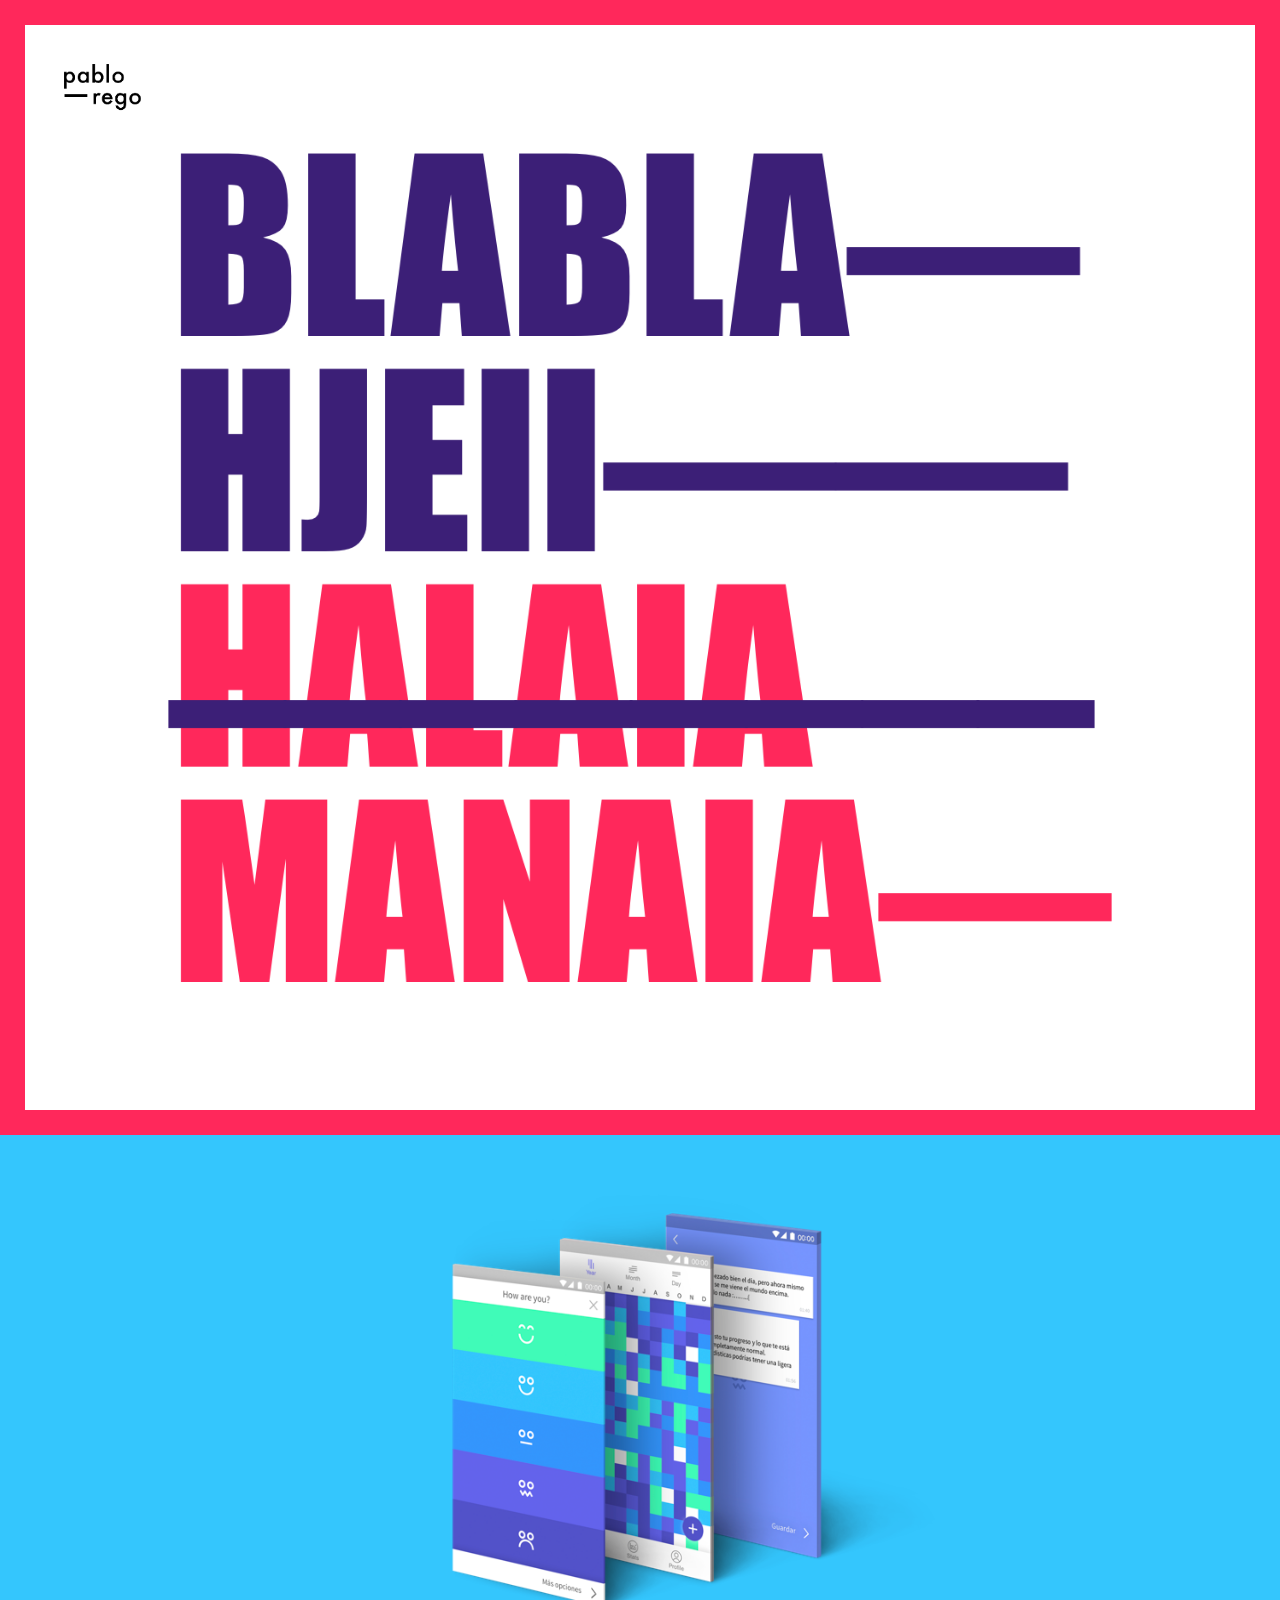
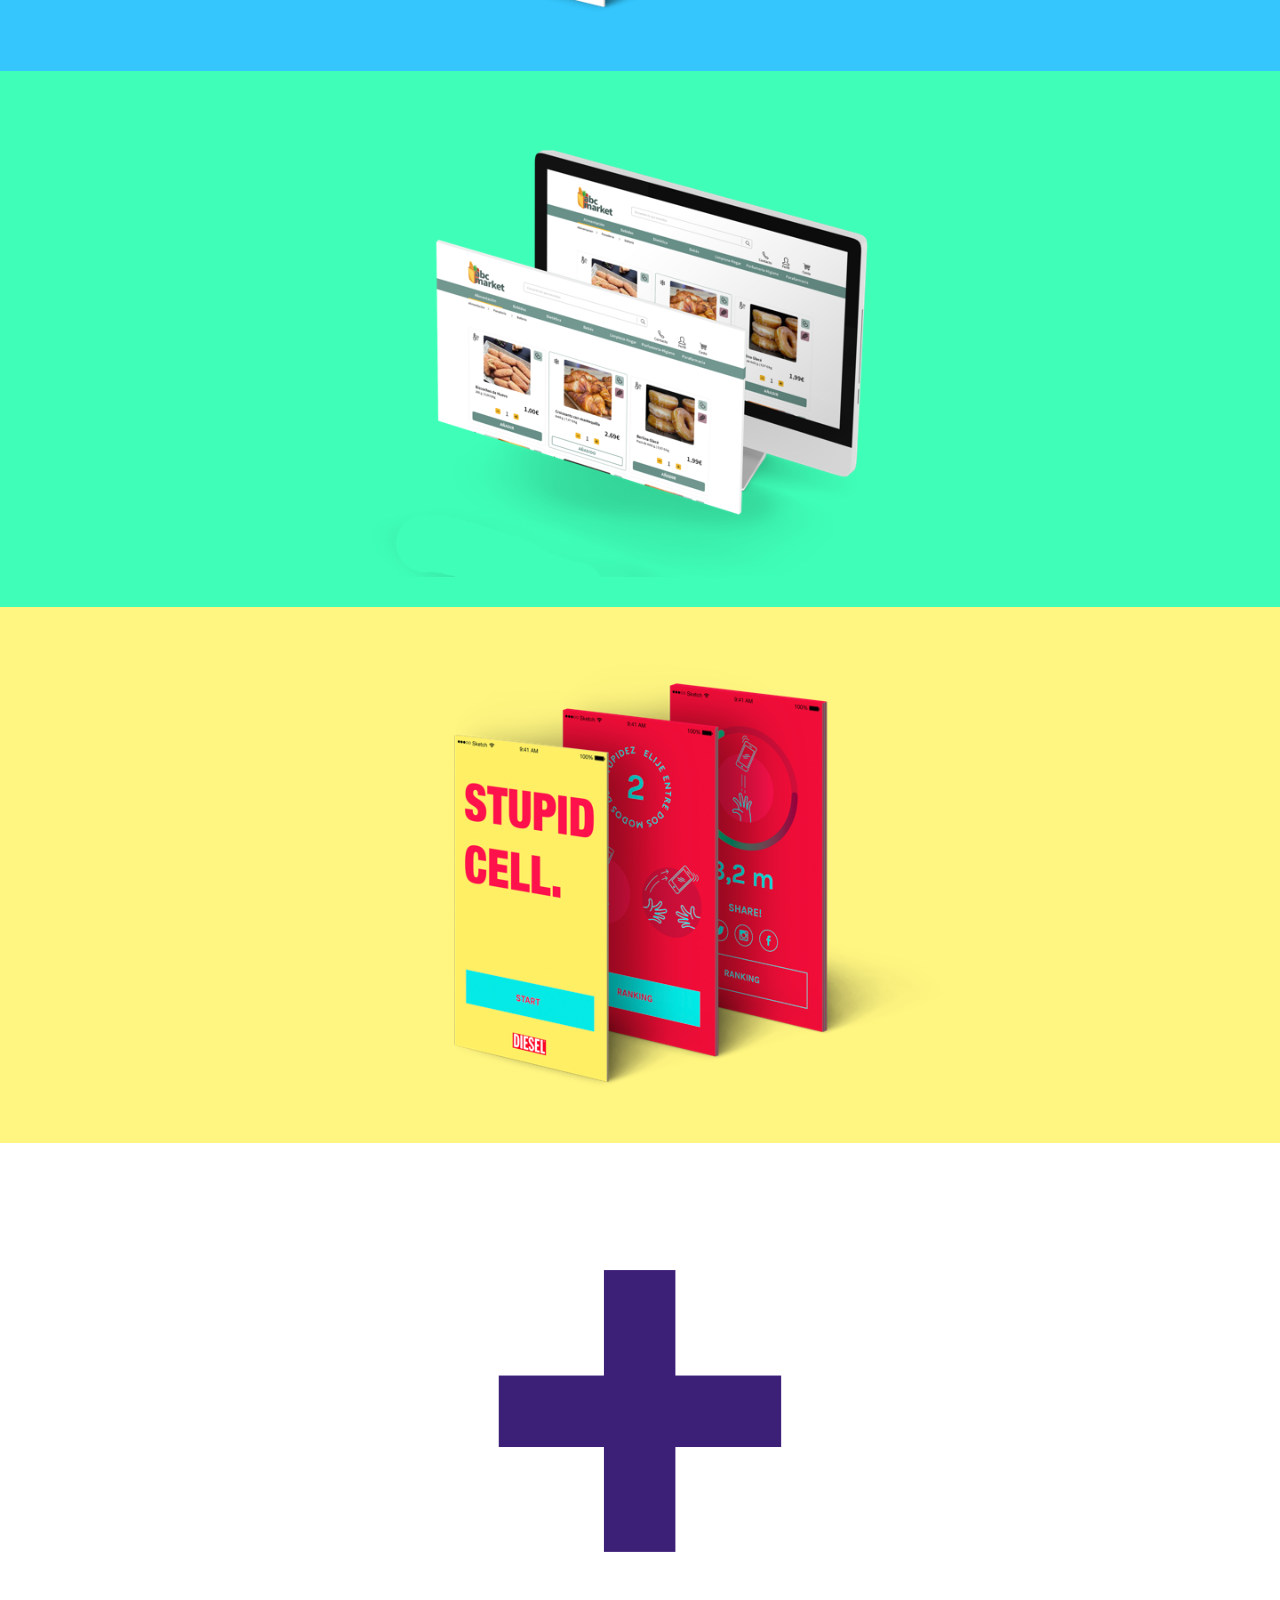
==== index.html @ 4c086b35 "first push" ====
<!doctype html>
<html lang="en">
  <head>
    <!-- Required meta tags -->
    <meta charset="utf-8">
    <meta name="viewport" content="width=device-width, initial-scale=1, shrink-to-fit=no">

    <!-- Bootstrap CSS -->
    <link rel="stylesheet" href="https://stackpath.bootstrapcdn.com/bootstrap/4.1.3/css/bootstrap.min.css" integrity="sha384-MCw98/SFnGE8fJT3GXwEOngsV7Zt27NXFoaoApmYm81iuXoPkFOJwJ8ERdknLPMO" crossorigin="anonymous">
    <link rel="stylesheet" href="stylesheets/stylesheet.css">

    <title>Pablo Rego</title>
  </head>
  <body>
    <section class="section1">
      <div class="containerlogo">
        <img class="logo"src="images/Logo bien.png" alt="">
      </div>
      <div class="container">
        <img class="cabecera img-fluid" src="images/CABECERA.png" alt="">
      </div>
    </section>
    <section class="section sectiona">
      <img class="img-fluid" src="images/MMb.png" alt="">
    </section>
    <section class="section sectionb">
      <img class="am img-fluid" src="images/AMb.png" alt="">
    </section>
    <section class="section sectionc">
      <img class="img-fluid" src="images/SMb.png" alt="">
    </section>
    <section class="section2">
      <img class="img-fluid" src="images/+.png" alt="">
    </section>

    <!-- Optional JavaScript -->
    <!-- jQuery first, then Popper.js, then Bootstrap JS -->
    <script src="https://code.jquery.com/jquery-3.3.1.slim.min.js" integrity="sha384-q8i/X+965DzO0rT7abK41JStQIAqVgRVzpbzo5smXKp4YfRvH+8abtTE1Pi6jizo" crossorigin="anonymous"></script>
    <script src="https://cdnjs.cloudflare.com/ajax/libs/popper.js/1.14.3/umd/popper.min.js" integrity="sha384-ZMP7rVo3mIykV+2+9J3UJ46jBk0WLaUAdn689aCwoqbBJiSnjAK/l8WvCWPIPm49" crossorigin="anonymous"></script>
    <script src="https://stackpath.bootstrapcdn.com/bootstrap/4.1.3/js/bootstrap.min.js" integrity="sha384-ChfqqxuZUCnJSK3+MXmPNIyE6ZbWh2IMqE241rYiqJxyMiZ6OW/JmZQ5stwEULTy" crossorigin="anonymous"></script>
  </body>
</html>
---- stylesheets/stylesheet.css ----
.section1 {
  border: 25px solid #FF285B;
  padding: 10%
}
.logo {
  width: 6%;
  position: fixed;
  top: 64px;
  left: 64px;

}
.sectiona {
  background-color: #34C6FD;
  text-align: center;
  height: 536px;
}
.sectionb {
  background-color: #3FFFB8;
  text-align: center;
  height: 536px;
}
.sectionc {
  background-color: #FFF682;
  text-align: center;
  height: 536px;
}
.section2 {
  display: flex;
  align-items: center;
  justify-content: center;
  text-align: center;
  height: 536px;
}
.section {
  display: flex;
  align-items: center;
  justify-content: center;
}
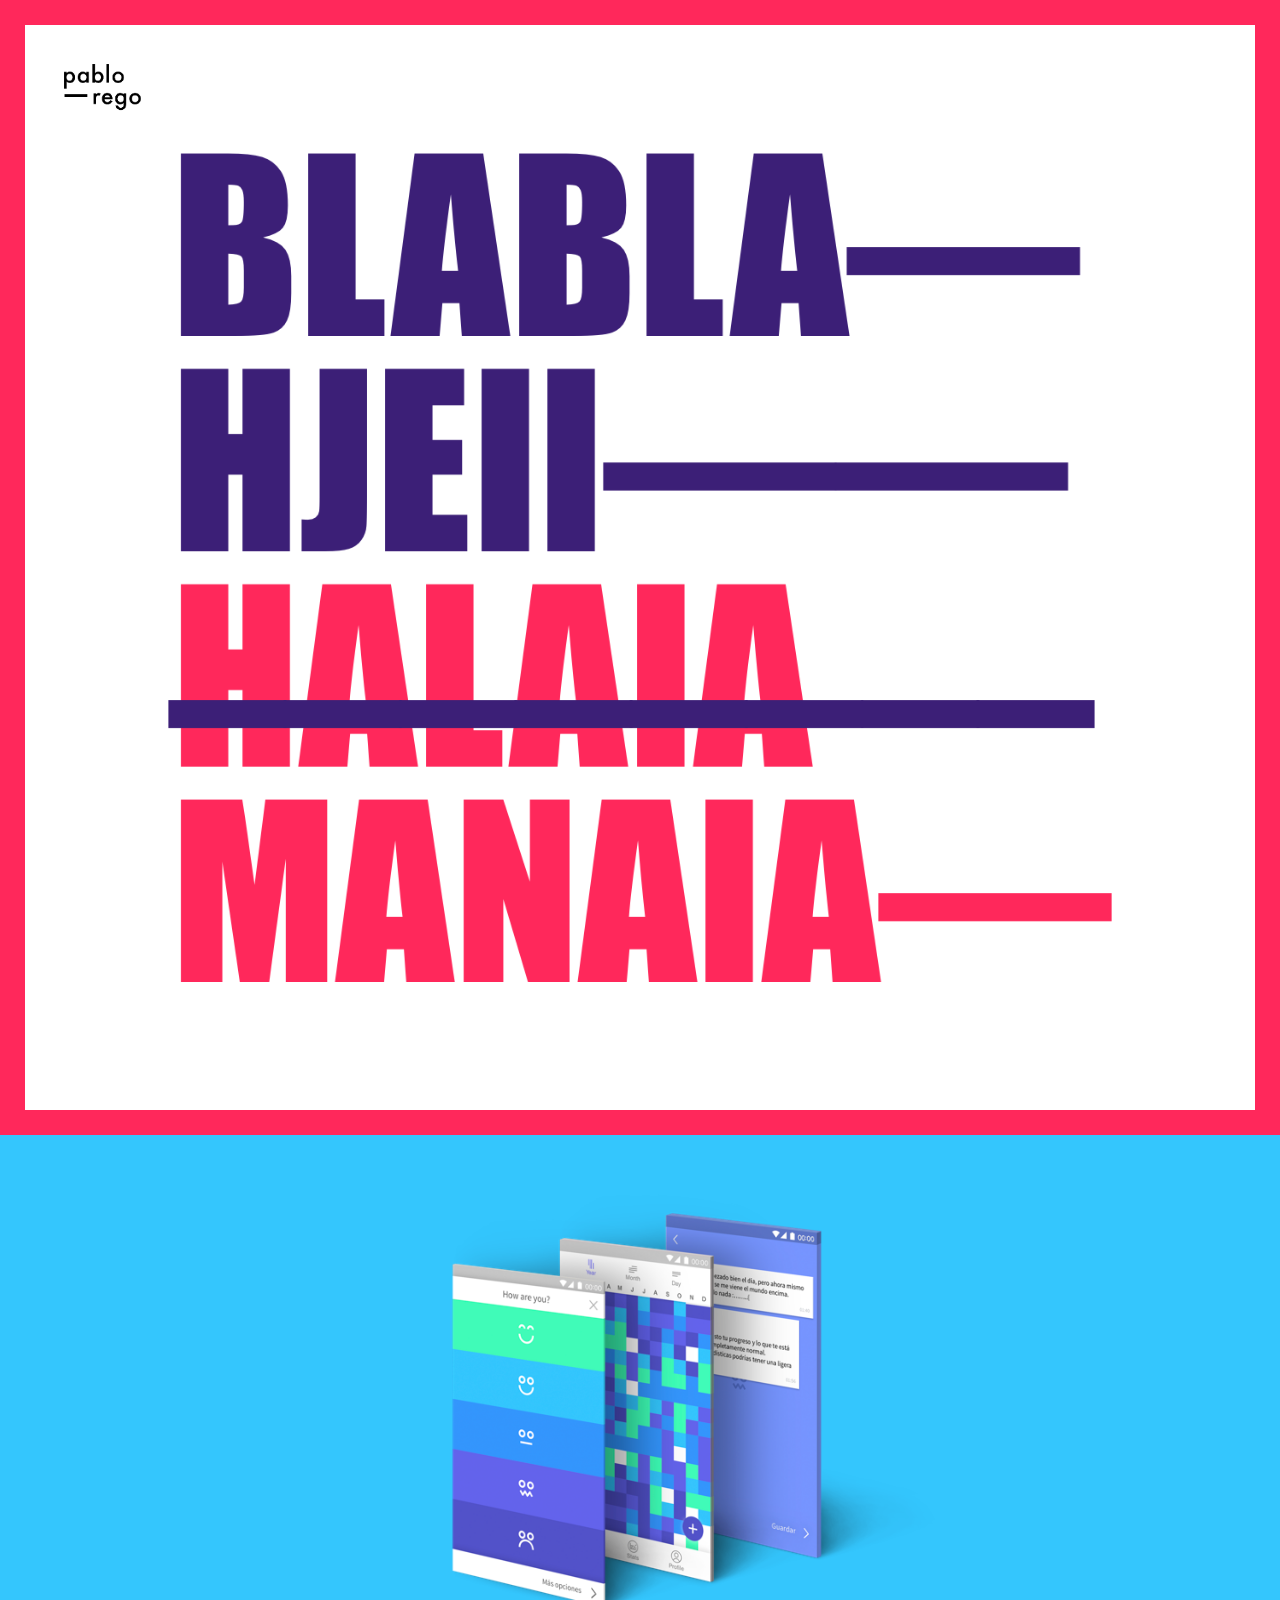
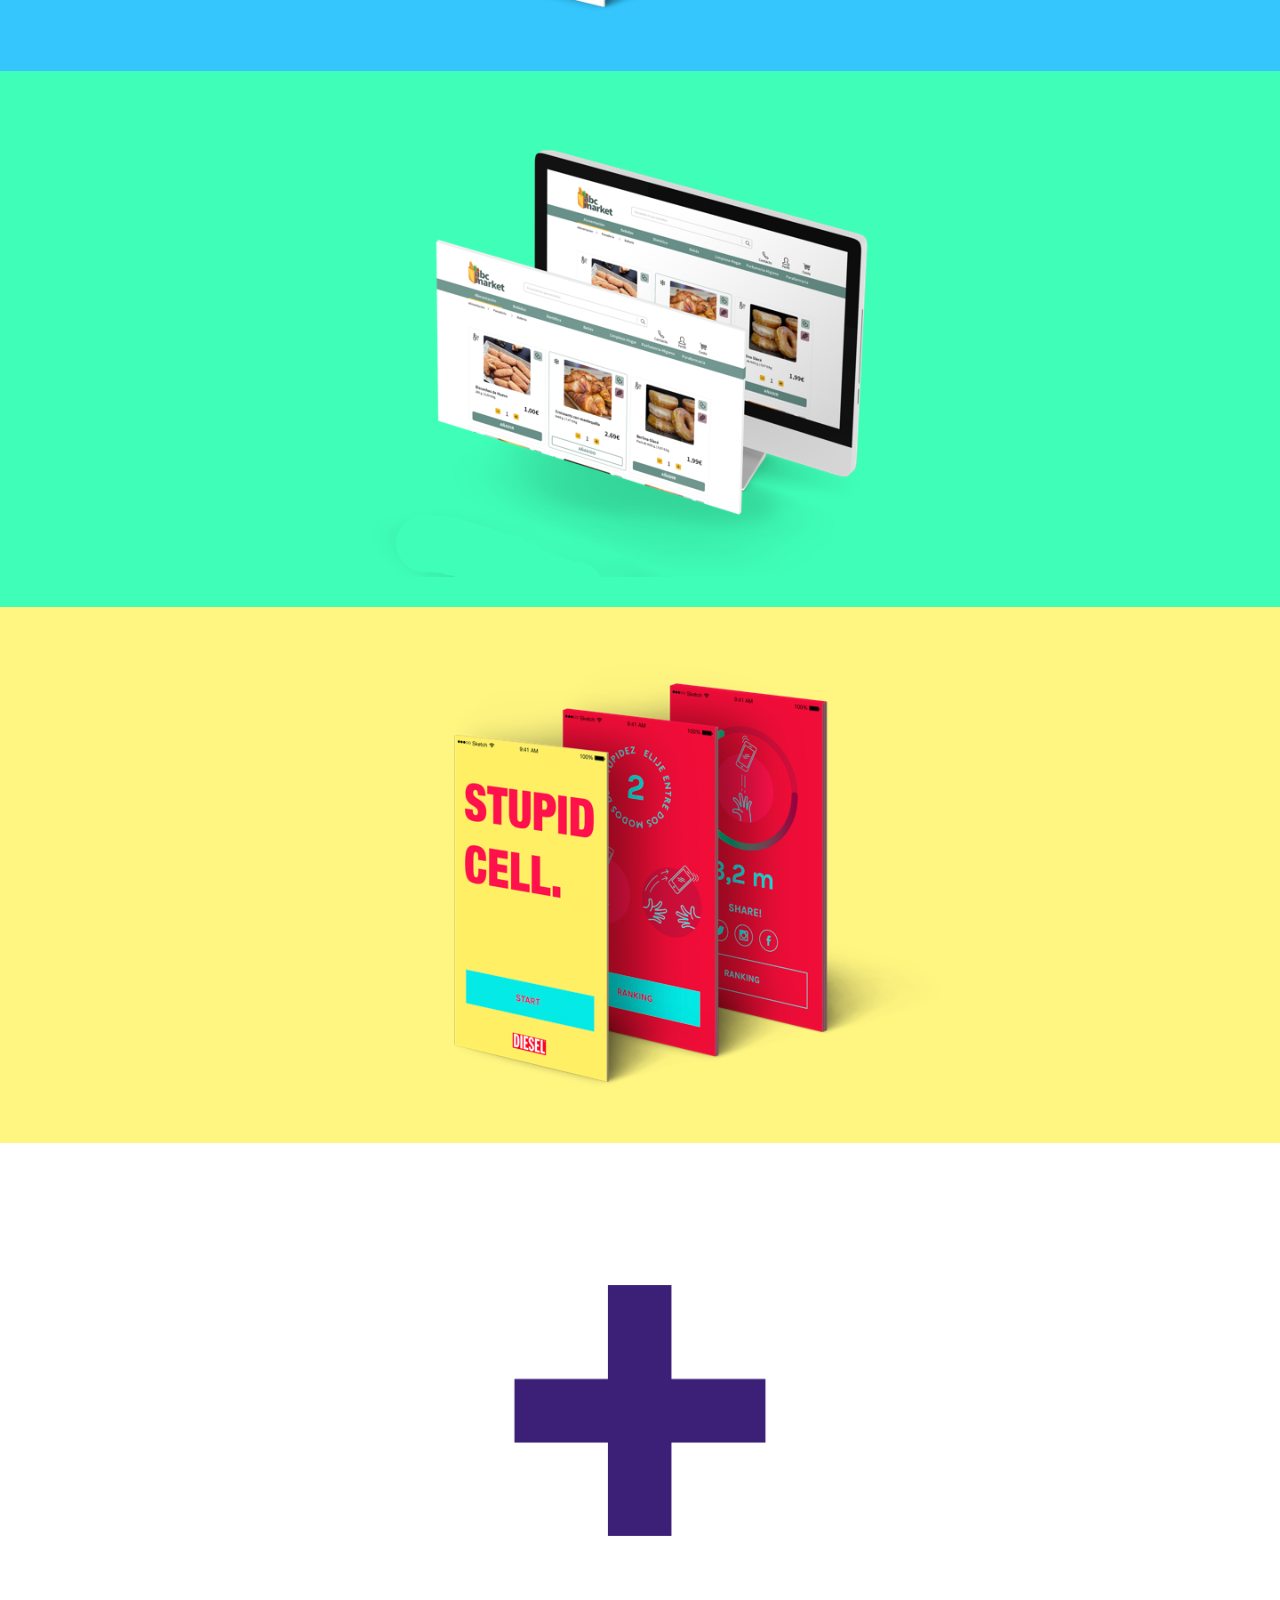
==== commit 3220c637: "casi listo" ====
--- a/index.html
+++ b/index.html
@@ -21,16 +21,25 @@
       </div>
     </section>
     <section class="section sectiona">
+      </div>
       <img class="img-fluid" src="images/MMb.png" alt="">
+      <div class="hovera">
+        <img class="img-fluid" src="images/MM png.png" alt="">
     </section>
     <section class="section sectionb">
       <img class="am img-fluid" src="images/AMb.png" alt="">
+      <div class="hovera">
+        <img class="img-fluid" src="images/AM png.png" alt="">
     </section>
     <section class="section sectionc">
       <img class="img-fluid" src="images/SMb.png" alt="">
+      <div class="hovera">
+        <img class="img-fluid" src="images/SM png.png" alt="">
     </section>
     <section class="section2">
-      <img class="img-fluid" src="images/+.png" alt="">
+      <img class="img-fluid" src="images/+2.png" alt="">
+      <div class="hovera">
+        <img class="img-fluid" src="images/OT png green.png" alt="">
     </section>
 
     <!-- Optional JavaScript -->
--- a/stylesheets/stylesheet.css
+++ b/stylesheets/stylesheet.css
@@ -36,3 +36,12 @@
   align-items: center;
   justify-content: center;
 }
+.hovera {
+  position: absolute;
+  opacity: 0;
+}
+.hovera:hover {
+  opacity: 1;
+  transition-duration: 0.25s;
+
+}
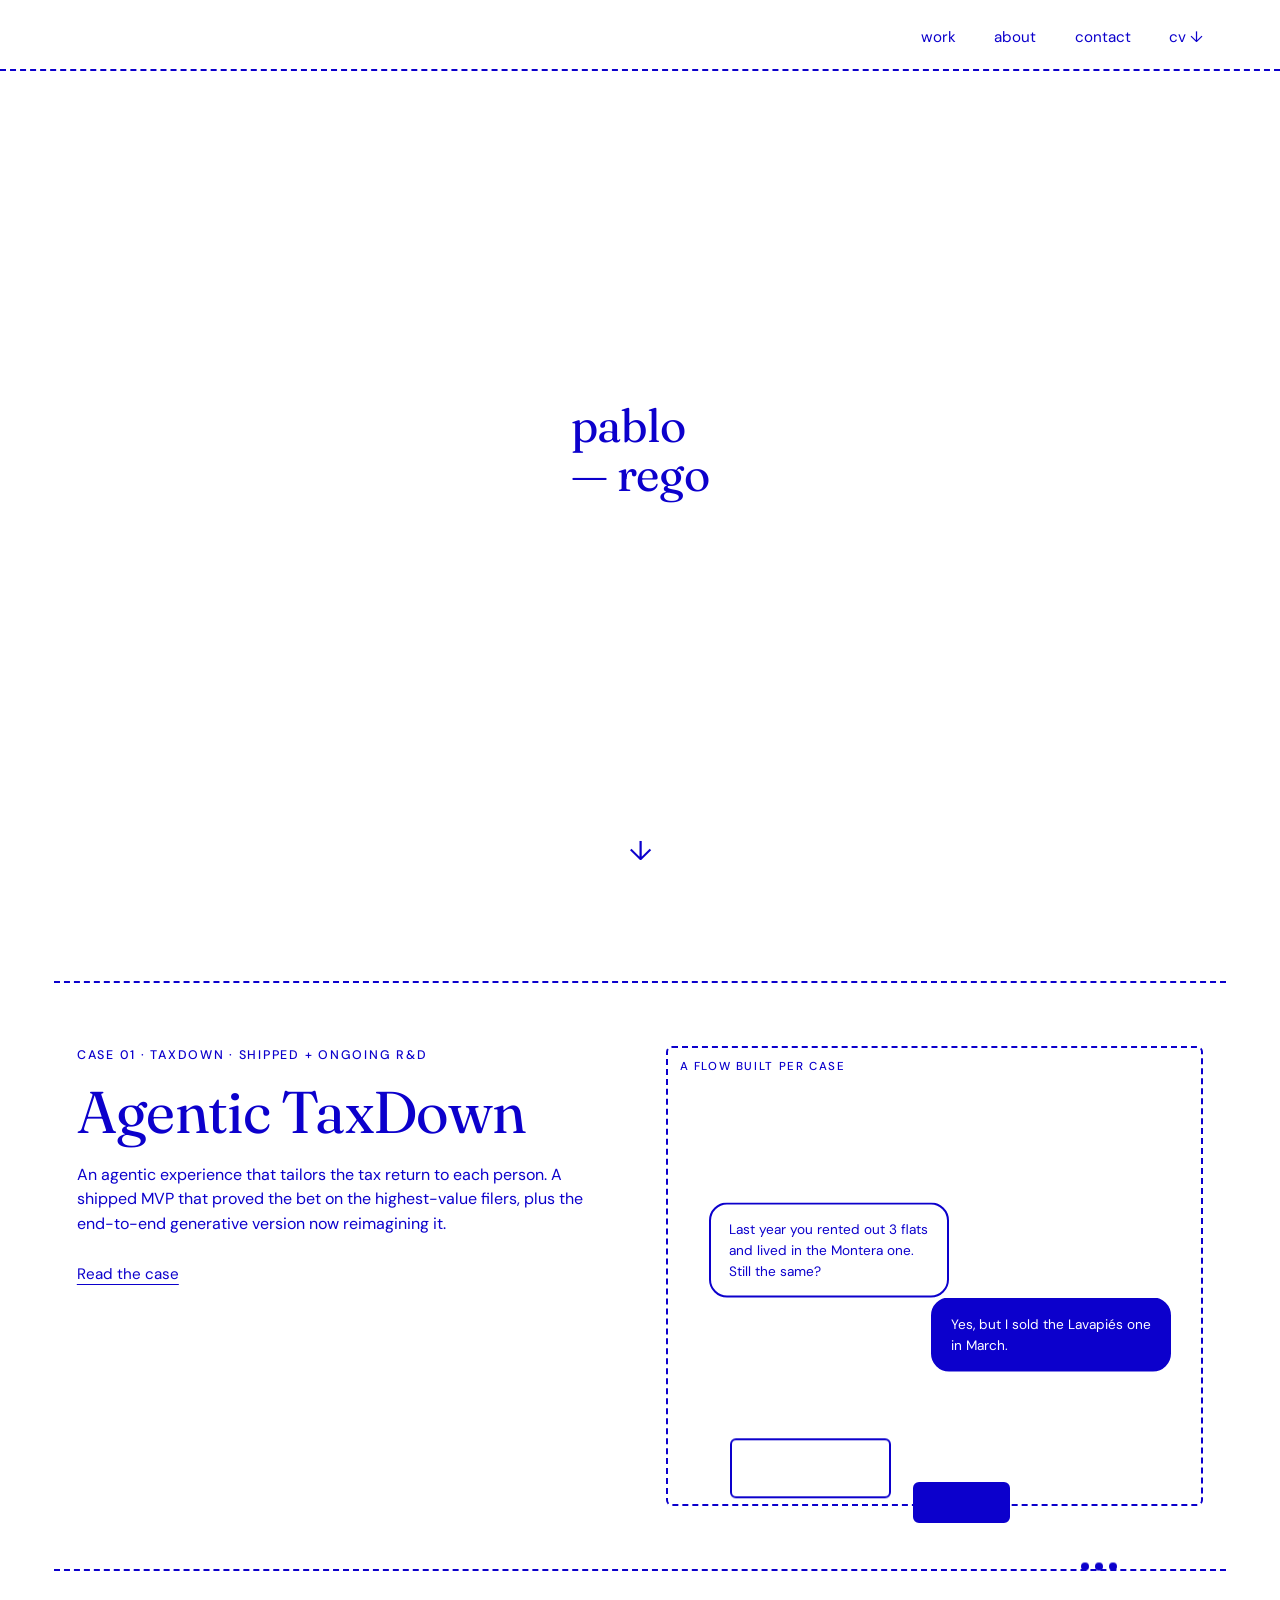
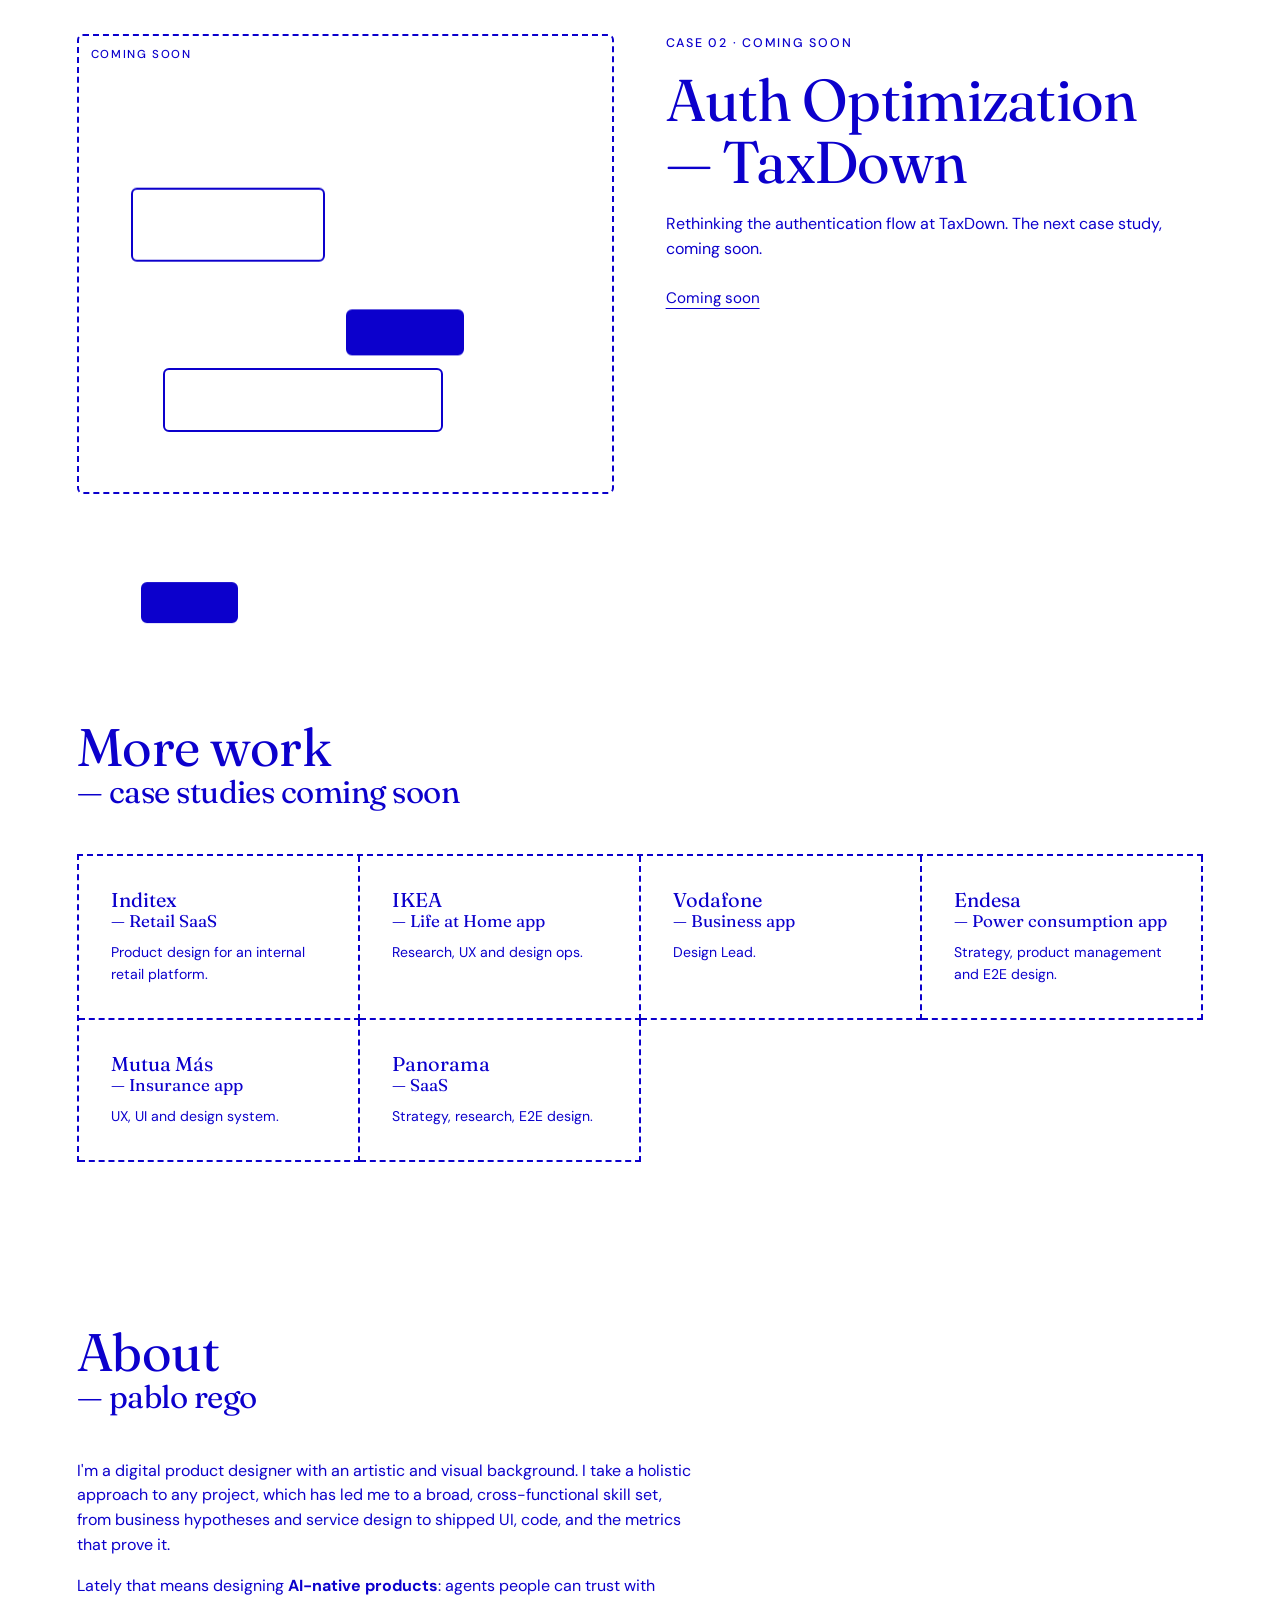
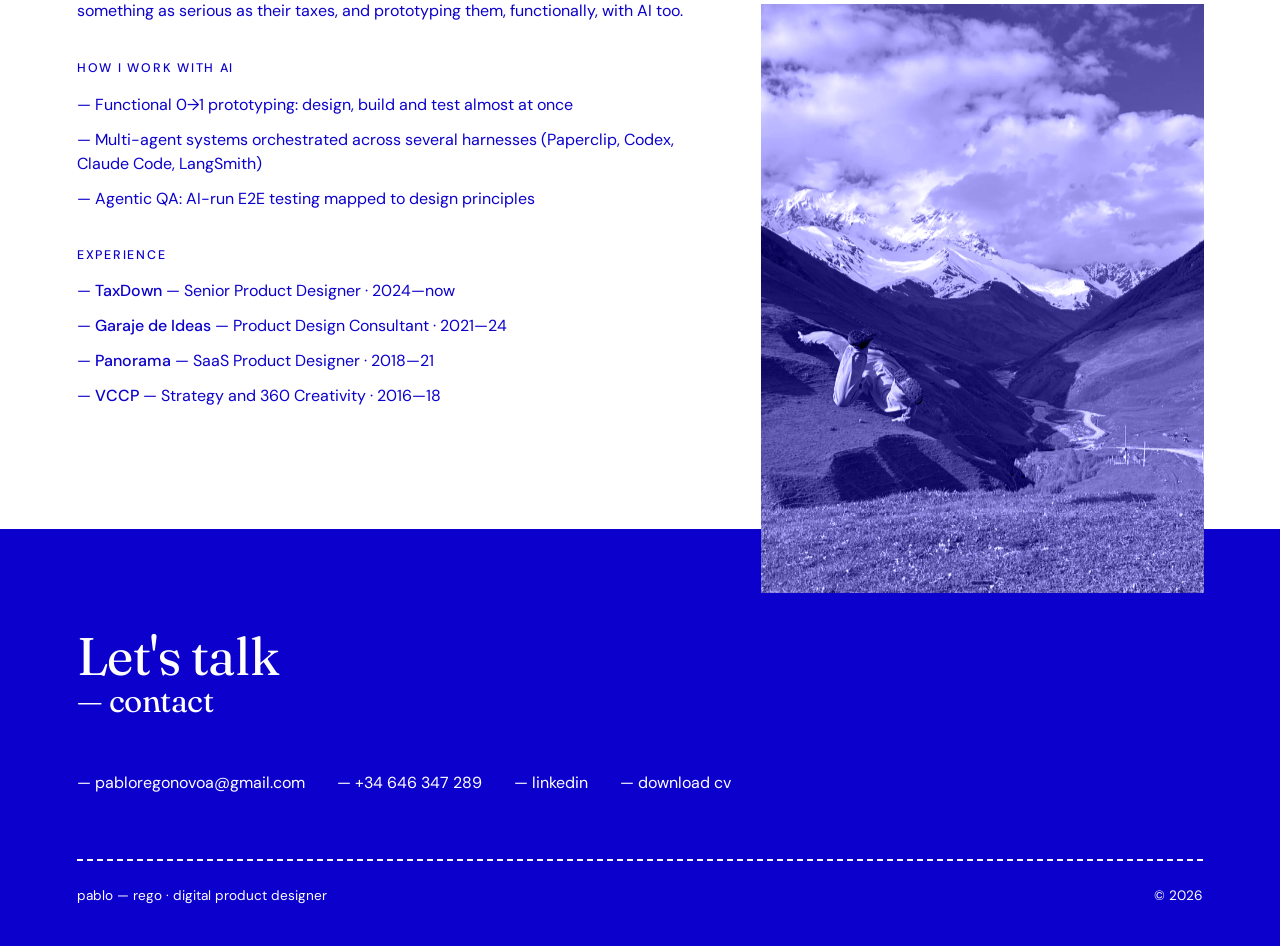
==== commit 316eb9f5: "Deploy 2026 portfolio Co-Authored-By: Claude Opus 4.8 <noreply@anthropic.com>" ====
--- a/index.html
+++ b/index.html
@@ -1,51 +1,161 @@
 <!doctype html>
 <html lang="en">
-  <head>
-    <!-- Required meta tags -->
-    <meta charset="utf-8">
-    <meta name="viewport" content="width=device-width, initial-scale=1, shrink-to-fit=no">
+<head>
+<meta charset="utf-8">
+<meta name="viewport" content="width=device-width, initial-scale=1">
+<title>pablo — rego · Digital Product Designer</title>
+<meta name="description" content="Pablo Rego — Digital Product Designer. AI-native product work: agentic experiences, generative UI, conversation design.">
 
-    <!-- Bootstrap CSS -->
-    <link rel="stylesheet" href="https://stackpath.bootstrapcdn.com/bootstrap/4.1.3/css/bootstrap.min.css" integrity="sha384-MCw98/SFnGE8fJT3GXwEOngsV7Zt27NXFoaoApmYm81iuXoPkFOJwJ8ERdknLPMO" crossorigin="anonymous">
-    <link rel="stylesheet" href="stylesheets/stylesheet.css">
+<link rel="preconnect" href="https://fonts.googleapis.com">
+<link rel="preconnect" href="https://fonts.gstatic.com" crossorigin>
+<link href="https://fonts.googleapis.com/css2?family=Fraunces:opsz,wght@9..144,400;9..144,500&family=DM+Sans:opsz,wght@9..40,400;9..40,500&display=swap" rel="stylesheet">
+<link rel="stylesheet" href="styles.css">
+</head>
 
-    <title>Pablo Rego</title>
-  </head>
-  <body>
-    <section class="section1">
-      <div class="containerlogo">
-        <img class="logo"src="images/Logo bien.png" alt="">
+<body>
+
+<header class="site-head home">
+  <div class="wrap inner">
+    <a class="brand" href="#top">pablo — rego</a>
+    <nav class="nav" aria-label="main">
+      <a href="#work" class="keep">work</a>
+      <a href="#about">about</a>
+      <a href="#contact" class="keep">contact</a>
+      <a href="pablo-rego-cv.pdf" target="_blank" rel="noopener" title="View CV">cv ↓</a>
+    </nav>
+  </div>
+</header>
+
+<main id="top">
+
+  <!-- ============ hero — name fills the viewport, arrow cues the scroll ============ -->
+  <section class="hero home wrap plx">
+    <h1 class="rv logo"><span>pablo</span><span>— rego</span></h1>
+    <a class="scroll-cue" href="#work" aria-label="See the work">↓</a>
+  </section>
+
+  <!-- ============ featured work ============ -->
+  <section class="sec wrap" id="work">
+    <!-- case 01 — the only one with a case study -->
+    <a class="case rv plx" href="case-tax-agent.html">
+      <div>
+        <span class="num">Case 01 · TaxDown · Shipped + ongoing R&amp;D</span>
+        <h3>Agentic TaxDown</h3>
+        <p class="desc">
+          An agentic experience that tailors the tax return to each person. A shipped MVP
+          that proved the bet on the highest-value filers, plus the end-to-end generative
+          version now reimagining it.
+        </p>
+        <span class="go">Read the case</span>
       </div>
-      <div class="container">
-        <img class="cabecera img-fluid" src="images/CABECERA.png" alt="">
+      <div class="case-visual" aria-hidden="true">
+        <div class="cv-frame"></div>
+        <span class="cv-label">A flow built per case</span>
+        <div class="layer bubble" style="left:8%; top:16%" data-depth="0.10">Last year you rented out 3 flats and lived in the Montera one. Still the same?</div>
+        <div class="layer bubble fill" style="right:6%; top:44%" data-depth="0.06">Yes, but I sold the Lavapiés one in March.</div>
+        <div class="layer gcell" style="left:12%; top:62%; width:30%; height:13%" data-depth="0.13"></div>
+        <div class="layer gcell fill" style="left:46%; top:66%; width:18%; height:9%" data-depth="0.16"></div>
+        <div class="layer dotline" style="right:16%; top:80%" data-depth="0.18"><i></i><i></i><i></i></div>
       </div>
-    </section>
-    <section class="section sectiona">
+    </a>
+
+    <!-- case 02 — coming soon, not clickable -->
+    <div class="case flip soon rv plx">
+      <div class="case-visual" aria-hidden="true">
+        <div class="cv-frame"></div>
+        <span class="cv-label">Coming soon</span>
+        <div class="layer gcell" style="left:10%; top:18%; width:36%; height:16%" data-depth="0.05"></div>
+        <div class="layer gcell fill" style="left:50%; top:26%; width:22%; height:10%" data-depth="0.11"></div>
+        <div class="layer gcell" style="left:16%; top:48%; width:52%; height:14%" data-depth="0.08"></div>
+        <div class="layer gcell fill" style="left:12%; top:70%; width:18%; height:9%" data-depth="0.16"></div>
       </div>
-      <img class="img-fluid" src="images/MMb.png" alt="">
-      <div class="hovera">
-        <img class="img-fluid" src="images/MM png.png" alt="">
-    </section>
-    <section class="section sectionb">
-      <img class="am img-fluid" src="images/AMb.png" alt="">
-      <div class="hovera">
-        <img class="img-fluid" src="images/AM png.png" alt="">
-    </section>
-    <section class="section sectionc">
-      <img class="img-fluid" src="images/SMb.png" alt="">
-      <div class="hovera">
-        <img class="img-fluid" src="images/SM png.png" alt="">
-    </section>
-    <section class="section2">
-      <img class="img-fluid" src="images/+2.png" alt="">
-      <div class="hovera">
-        <img class="img-fluid" src="images/OT png green.png" alt="">
-    </section>
+      <div>
+        <span class="num">Case 02 · Coming soon</span>
+        <h3>Auth Optimization<span>TaxDown</span></h3>
+        <p class="desc">
+          Rethinking the authentication flow at TaxDown. The next case study, coming soon.
+        </p>
+        <span class="go">Coming soon</span>
+      </div>
+    </div>
+  </section>
 
-    <!-- Optional JavaScript -->
-    <!-- jQuery first, then Popper.js, then Bootstrap JS -->
-    <script src="https://code.jquery.com/jquery-3.3.1.slim.min.js" integrity="sha384-q8i/X+965DzO0rT7abK41JStQIAqVgRVzpbzo5smXKp4YfRvH+8abtTE1Pi6jizo" crossorigin="anonymous"></script>
-    <script src="https://cdnjs.cloudflare.com/ajax/libs/popper.js/1.14.3/umd/popper.min.js" integrity="sha384-ZMP7rVo3mIykV+2+9J3UJ46jBk0WLaUAdn689aCwoqbBJiSnjAK/l8WvCWPIPm49" crossorigin="anonymous"></script>
-    <script src="https://stackpath.bootstrapcdn.com/bootstrap/4.1.3/js/bootstrap.min.js" integrity="sha384-ChfqqxuZUCnJSK3+MXmPNIyE6ZbWh2IMqE241rYiqJxyMiZ6OW/JmZQ5stwEULTy" crossorigin="anonymous"></script>
-  </body>
+  <!-- ============ more work — non-clickable, case studies coming soon ============ -->
+  <section class="sec wrap" id="more">
+    <h2 class="sec-title rv">More work<small>case studies coming soon</small></h2>
+    <div class="grid-more rv">
+      <div class="more"><h4>Inditex<span>Retail SaaS</span></h4><p>Product design for an internal retail platform.</p></div>
+      <div class="more"><h4>IKEA<span>Life at Home app</span></h4><p>Research, UX and design ops.</p></div>
+      <div class="more"><h4>Vodafone<span>Business app</span></h4><p>Design Lead.</p></div>
+      <div class="more"><h4>Endesa<span>Power consumption app</span></h4><p>Strategy, product management and E2E design.</p></div>
+      <div class="more"><h4>Mutua Más<span>Insurance app</span></h4><p>UX, UI and design system.</p></div>
+      <div class="more"><h4>Panorama<span>SaaS</span></h4><p>Strategy, research, E2E design.</p></div>
+    </div>
+  </section>
+
+  <!-- ============ about ============ -->
+  <section class="sec wrap" id="about">
+    <h2 class="sec-title rv">About<small>pablo rego</small></h2>
+    <div class="about rv plx">
+      <div class="bio">
+        <p>
+          I'm a digital product designer with an artistic and visual background. I take a
+          holistic approach to any project, which has led me to a broad, cross-functional
+          skill set, from business hypotheses and service design to shipped UI, code, and
+          the metrics that prove it.
+        </p>
+        <p>
+          Lately that means designing <b>AI-native products</b>: agents people can trust
+          with something as serious as their taxes, and prototyping them, functionally,
+          with AI too.
+        </p>
+
+        <h5 class="about-h5">How I work with AI</h5>
+        <ul>
+          <li>Functional 0→1 prototyping: design, build and test almost at once</li>
+          <li>Multi-agent systems orchestrated across several harnesses (Paperclip, Codex, Claude Code, LangSmith)</li>
+          <li>Agentic QA: AI-run E2E testing mapped to design principles</li>
+        </ul>
+
+        <div class="roles">
+          <h5 class="about-h5">Experience</h5>
+          <ul>
+            <li><b>TaxDown</b> — Senior Product Designer · 2024—now</li>
+            <li><b>Garaje de Ideas</b> — Product Design Consultant · 2021—24</li>
+            <li><b>Panorama</b> — SaaS Product Designer · 2018—21</li>
+            <li><b>VCCP</b> — Strategy and 360 Creativity · 2016—18</li>
+          </ul>
+        </div>
+      </div>
+
+      <div class="about-photo" data-depth="0.05">
+        <img class="me-photo" src="[data-uri]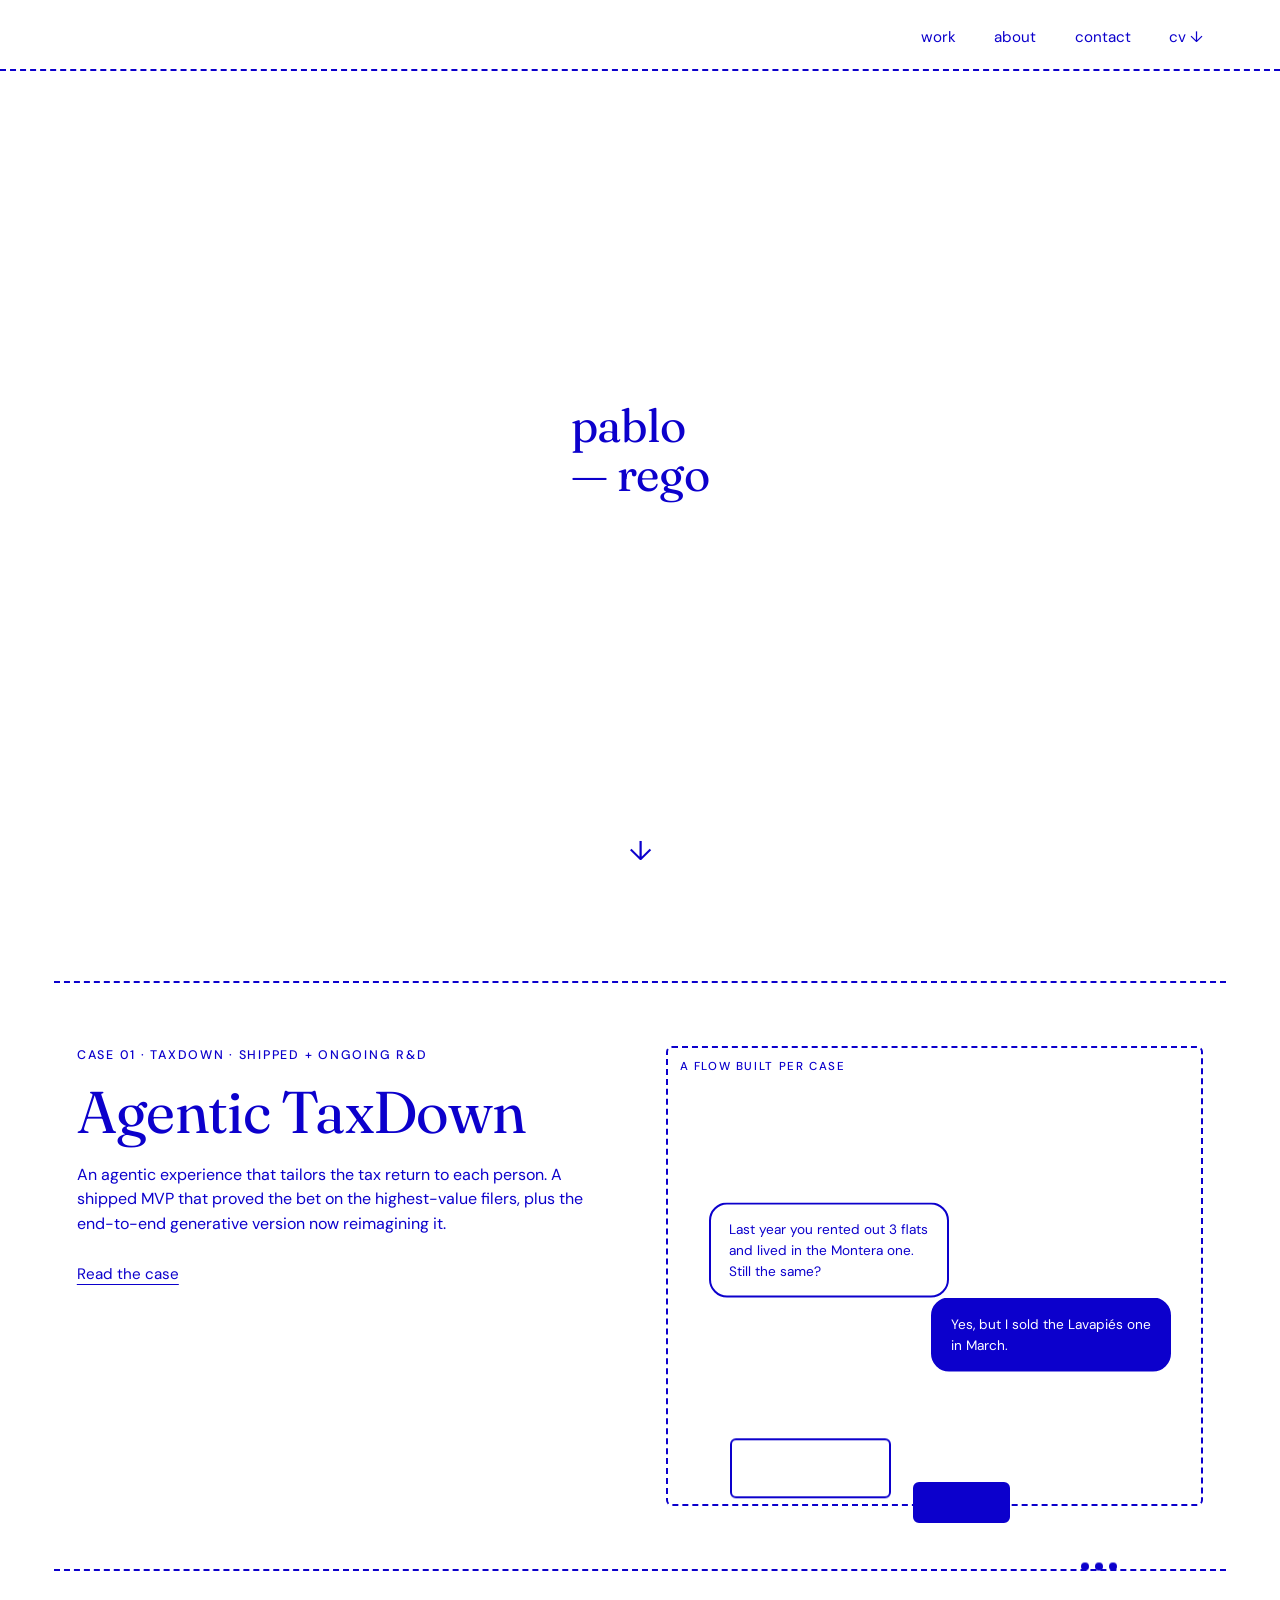
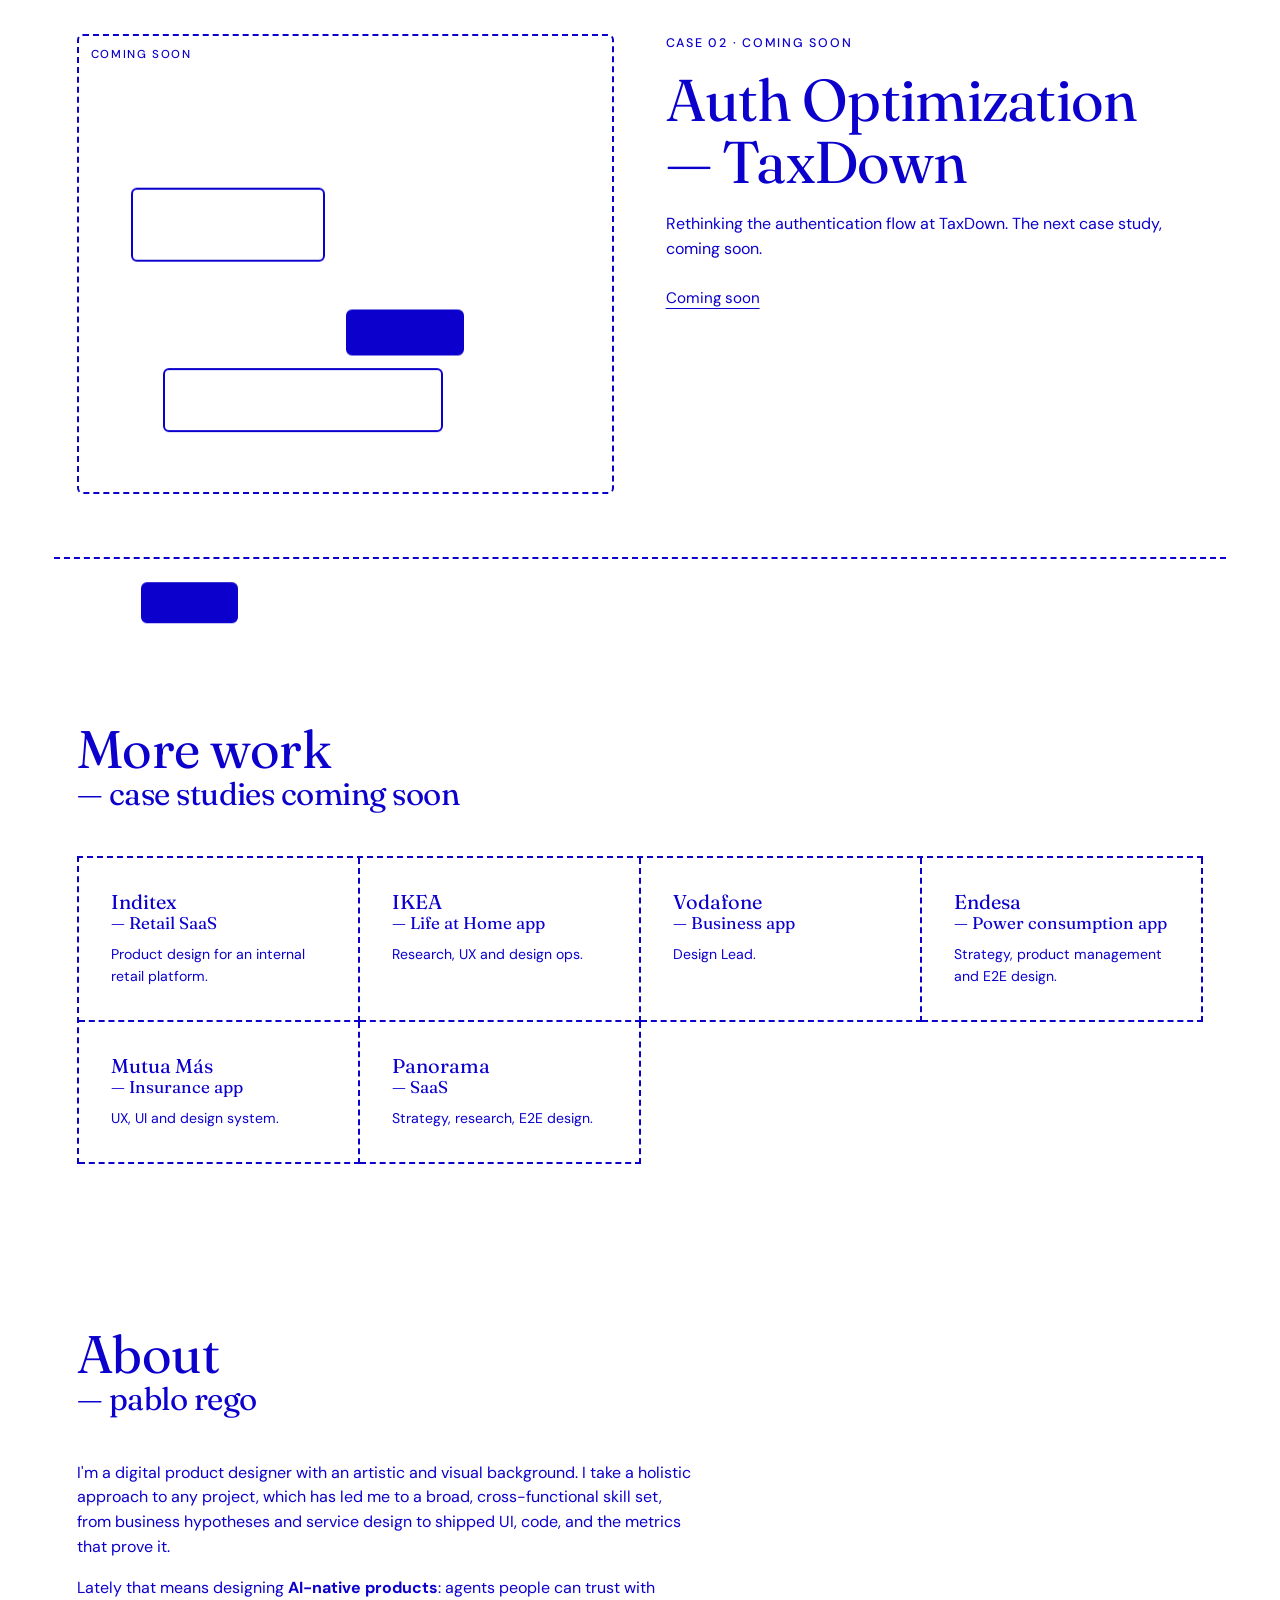
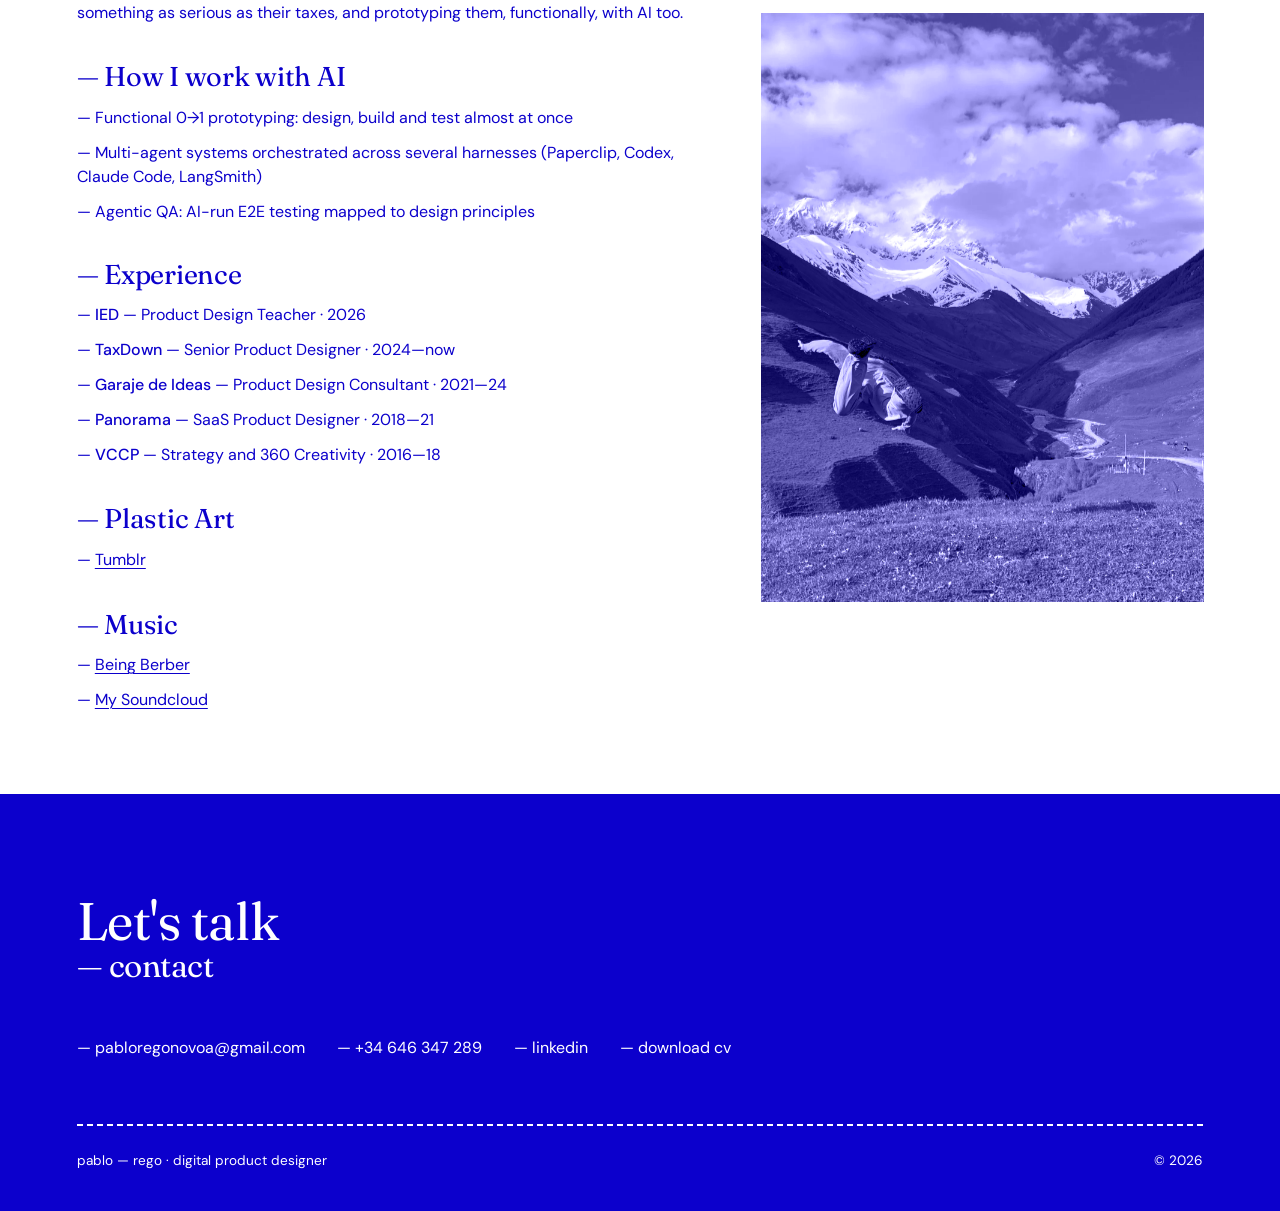
==== commit 8e700af7: "About: serif sub-headings, add Plastic Art & Music, add IED teaching Co-Authored-By: Claude Opus 4.8" ====
--- a/index.html
+++ b/index.html
@@ -120,12 +120,24 @@
         <div class="roles">
           <h5 class="about-h5">Experience</h5>
           <ul>
+            <li><b>IED</b> — Product Design Teacher · 2026</li>
             <li><b>TaxDown</b> — Senior Product Designer · 2024—now</li>
             <li><b>Garaje de Ideas</b> — Product Design Consultant · 2021—24</li>
             <li><b>Panorama</b> — SaaS Product Designer · 2018—21</li>
             <li><b>VCCP</b> — Strategy and 360 Creativity · 2016—18</li>
           </ul>
         </div>
+
+        <h5 class="about-h5">Plastic Art</h5>
+        <ul>
+          <li><a href="https://pabloelias.tumblr.com/" target="_blank" rel="noopener">Tumblr</a></li>
+        </ul>
+
+        <h5 class="about-h5">Music</h5>
+        <ul>
+          <li><a href="https://www.rtve.es/play/videos/los-conciertos-de-radio-3-en-la-2/conciertos-radio-3-being-berber/3449720/" target="_blank" rel="noopener">Being Berber</a></li>
+          <li><a href="https://soundcloud.com/pablo-rego-novoa" target="_blank" rel="noopener">My Soundcloud</a></li>
+        </ul>
       </div>
 
       <div class="about-photo" data-depth="0.05">
@@ -143,7 +155,7 @@
     <div class="links rv">
       <a href="mailto:pabloregonovoa@gmail.com">pabloregonovoa@gmail.com</a>
       <a href="tel:+34646347289">+34 646 347 289</a>
-      <a href="#">linkedin</a>
+      <a href="https://www.linkedin.com/in/pabloregonovoa/" target="_blank" rel="noopener">linkedin</a>
       <a href="pablo-rego-cv.pdf" target="_blank" rel="noopener">download cv</a>
     </div>
     <div class="legal">
--- a/styles.css
+++ b/styles.css
@@ -179,6 +179,7 @@
 .case .go{ display:inline-block; margin-top:26px; text-decoration:underline; text-underline-offset:.35em; font-size:.95rem; }
 .case:hover .go{ font-weight:500; }
 .case.soon{ cursor:none; }   /* coming soon: hovers like a case, custom "Coming Soon" cursor */
+#work .case:last-child{ border-bottom:var(--rule); }   /* close the featured-work list with a dashed rule under the last case */
 
 /* abstract CSS visuals inside featured cards */
 .case-visual{ position:relative; min-height:clamp(260px,36vw,460px); }
@@ -292,9 +293,11 @@
 .about{ display:grid; grid-template-columns:minmax(0,7fr) minmax(0,5fr); gap:clamp(32px,5vw,90px); }
 .about .bio{ max-width:58ch; font-size:clamp(1rem,1.2vw,1.15rem); }
 .about .bio p + p{ margin-top:1em; }
-.about h5{ font-size:.78rem; letter-spacing:.14em; text-transform:uppercase; font-weight:500; margin-bottom:14px; }
+.about h5{ font-family:var(--serif); font-weight:400; font-size:clamp(1.3rem,2.2vw,1.7rem); line-height:1.12; letter-spacing:-.01em; margin-bottom:14px; }
+.about h5::before{ content:"— "; }
 .about ul{ list-style:none; display:grid; gap:10px; }
 .about li::before{ content:"— "; }
+.about a{ text-decoration:underline; text-underline-offset:.18em; text-decoration-thickness:1px; }
 .about .roles{ margin-top:34px; }
 .about .roles li b{ font-weight:500; }
 .about .bio > .about-h5{ margin-top:clamp(30px,4vh,44px); }
@@ -353,14 +356,14 @@
 
 /* ============ responsive ============ */
 @media (max-width: 860px){
-  .ch-head, .ch-body{ grid-template-columns:1fr; gap:14px; }
+  .ch-head, .ch-body{ grid-template-columns:minmax(0,1fr); gap:14px; }
   .ch-num{ padding-top:0; }
-  .case{ grid-template-columns:1fr; }
+  .case{ grid-template-columns:minmax(0,1fr); }
   .case.flip .case-visual{ order:0; }
   .case-visual{ display:none; }   /* the floating illustration overlaps on small screens */
-  .map{ grid-template-columns:1fr; }
+  .map{ grid-template-columns:minmax(0,1fr); }
   .map .from{ border-right:none; border-bottom:var(--rule); }
-  .about{ grid-template-columns:1fr; }
+  .about{ grid-template-columns:minmax(0,1fr); }
   .orn{ display:none; }
   .nav a:not(.keep){ display:none; }
 }
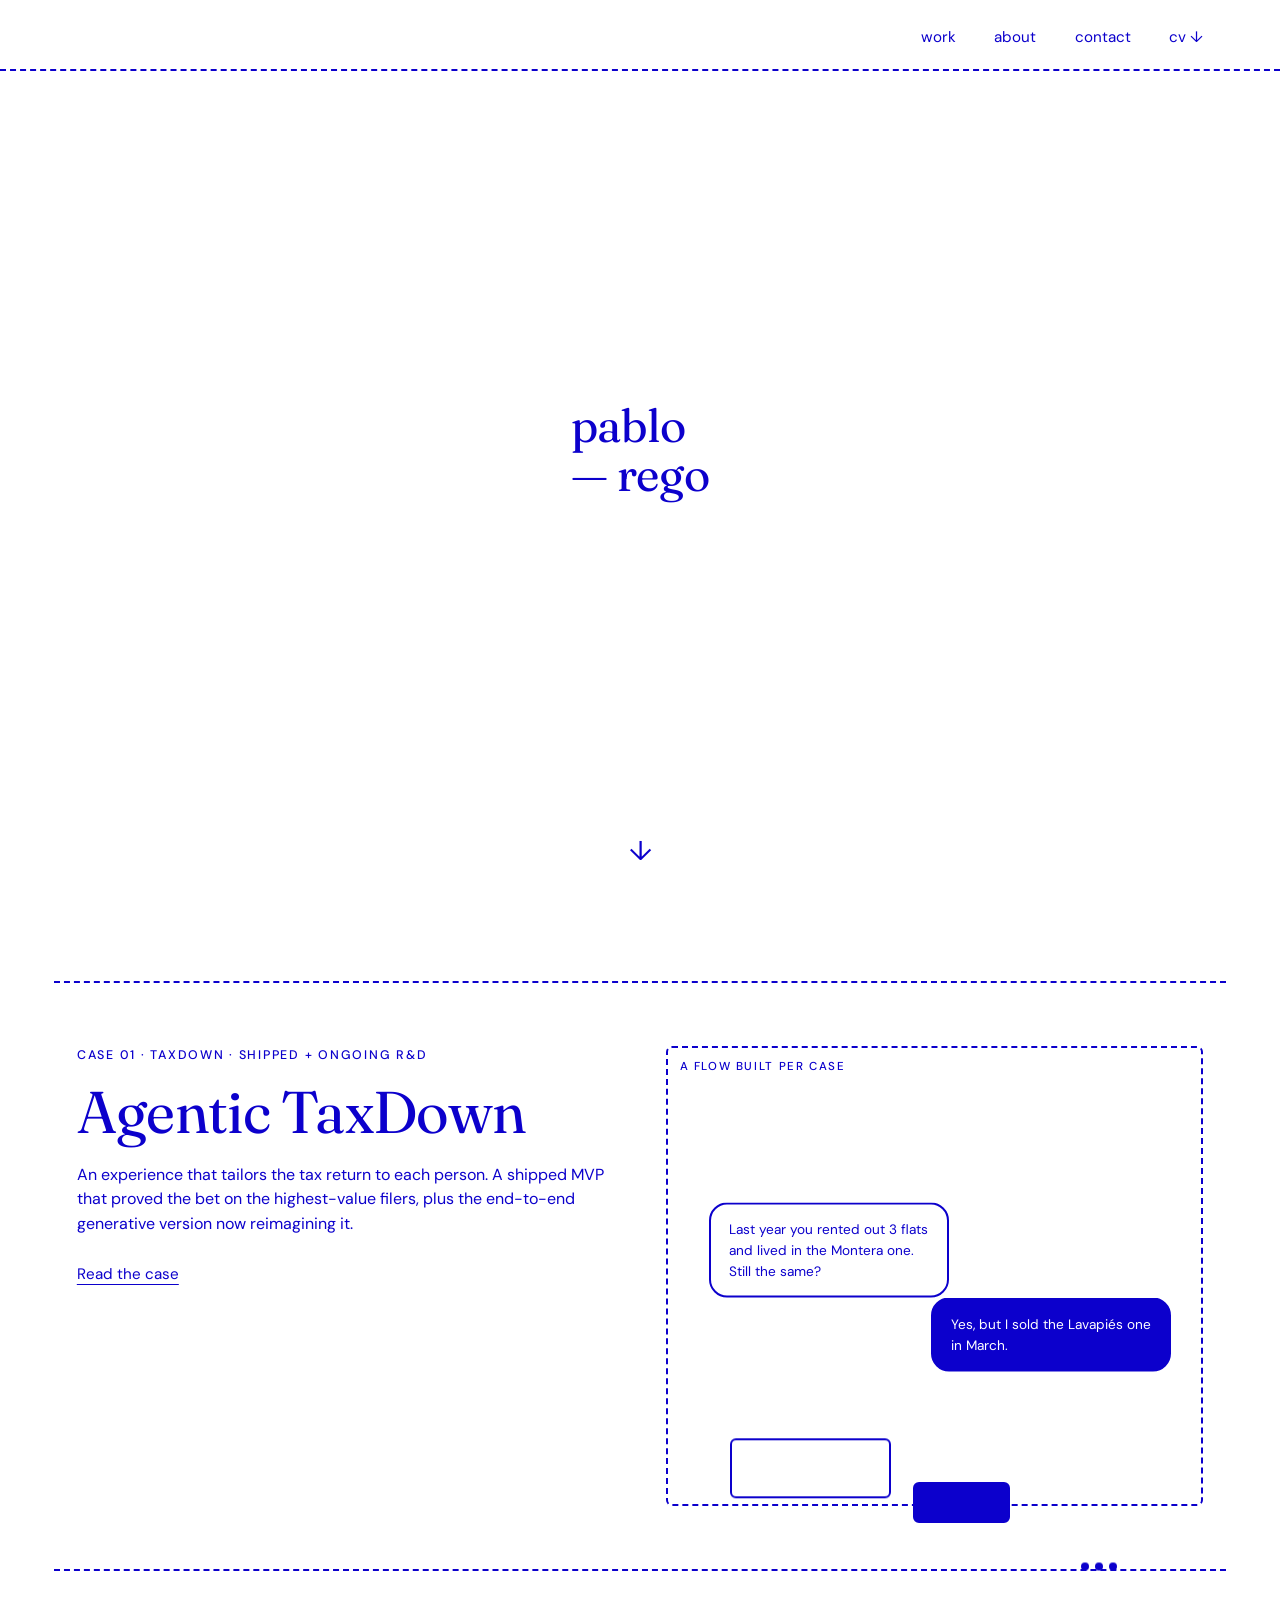
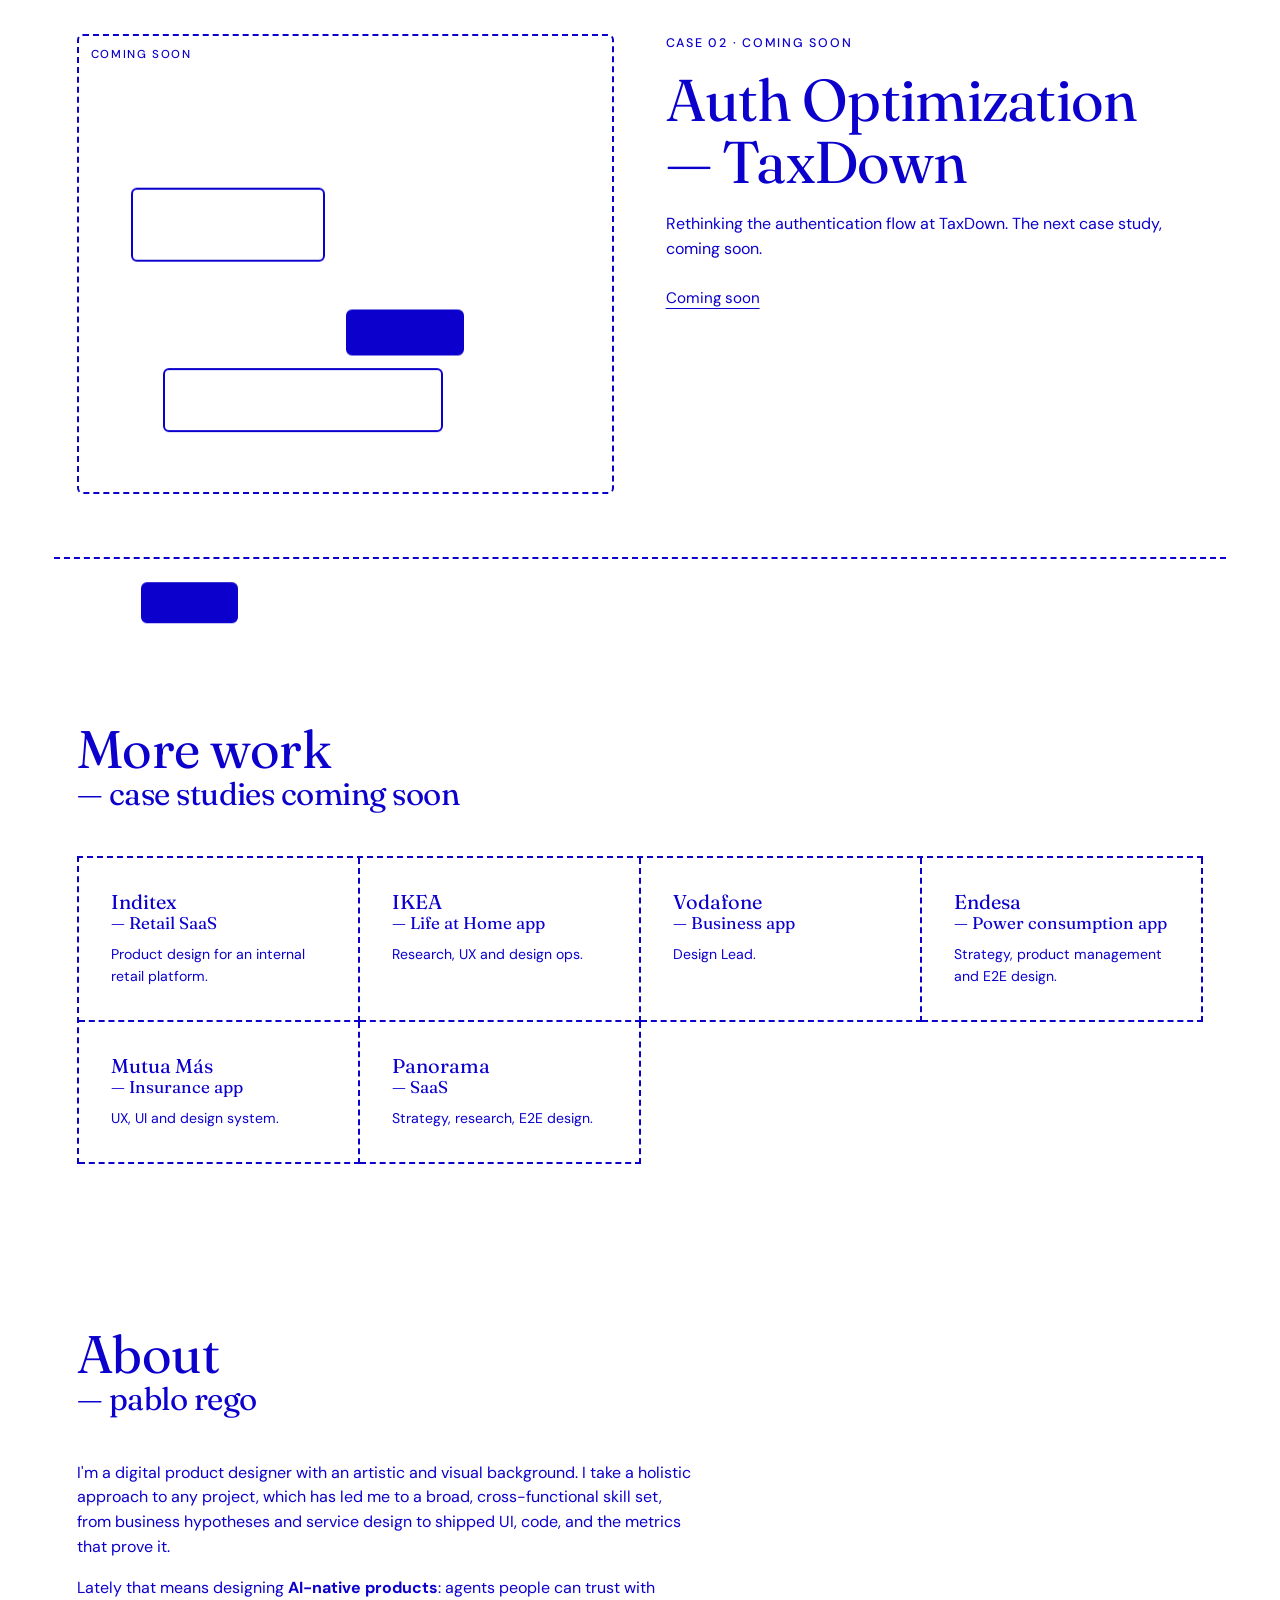
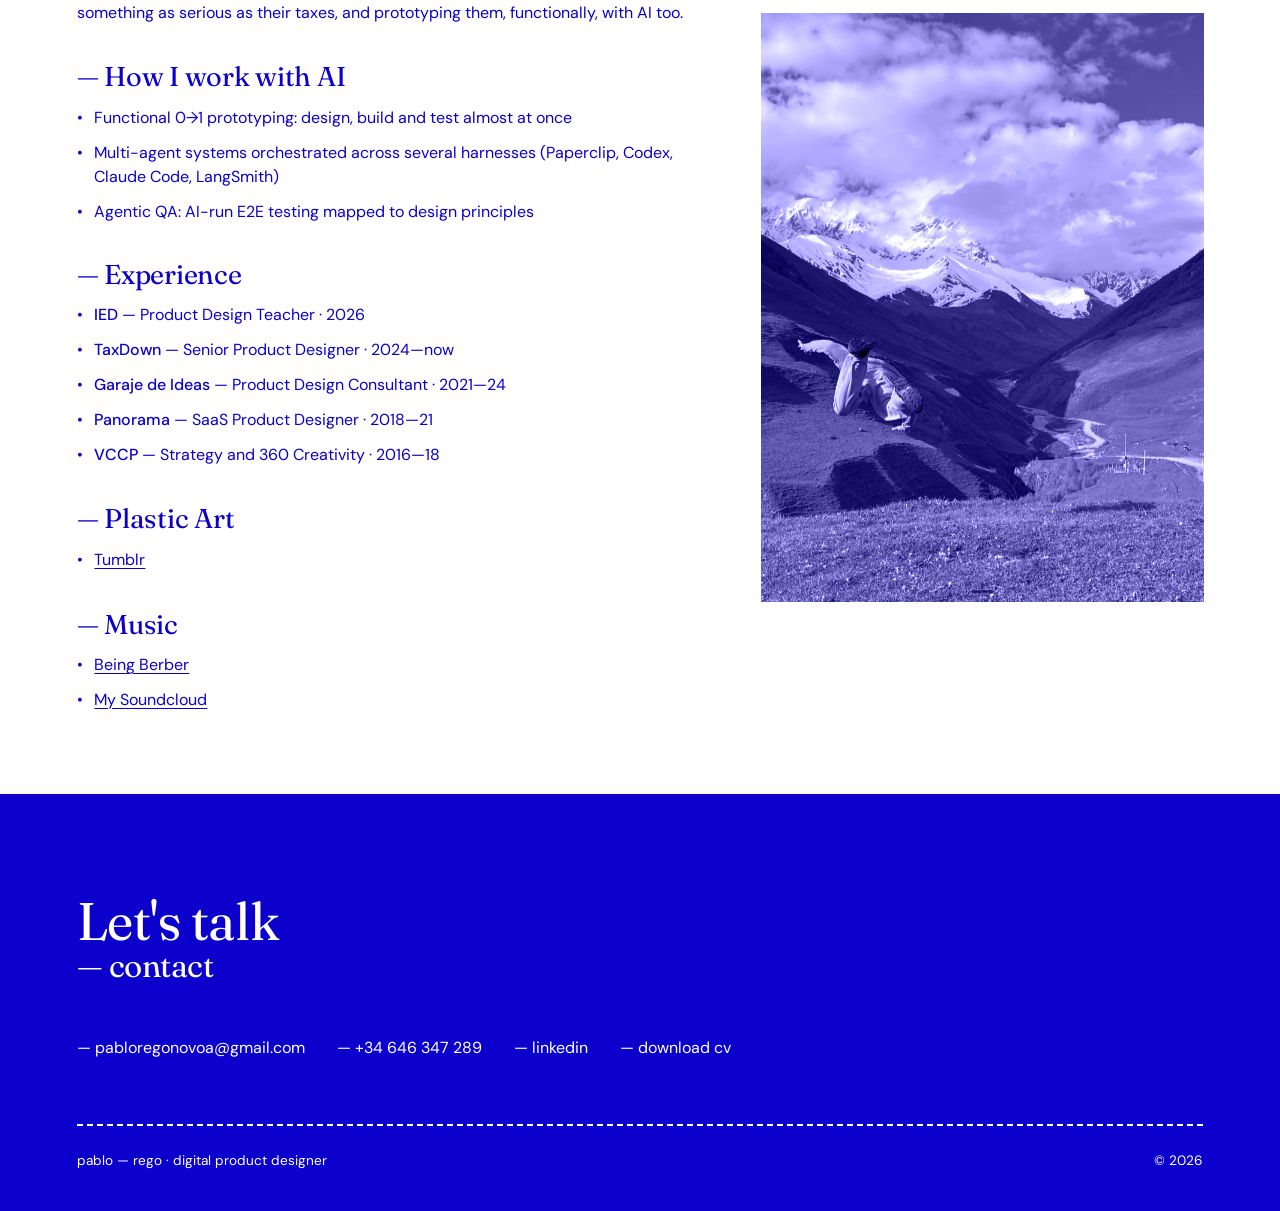
==== commit 26e2d50f: "Case study: copy revisions + mobile carousel swipe hint - drop 'agentic' from the experience line (k" ====
--- a/index.html
+++ b/index.html
@@ -42,7 +42,7 @@
         <span class="num">Case 01 · TaxDown · Shipped + ongoing R&amp;D</span>
         <h3>Agentic TaxDown</h3>
         <p class="desc">
-          An agentic experience that tailors the tax return to each person. A shipped MVP
+          An experience that tailors the tax return to each person. A shipped MVP
           that proved the bet on the highest-value filers, plus the end-to-end generative
           version now reimagining it.
         </p>
--- a/styles.css
+++ b/styles.css
@@ -296,7 +296,8 @@
 .about h5{ font-family:var(--serif); font-weight:400; font-size:clamp(1.3rem,2.2vw,1.7rem); line-height:1.12; letter-spacing:-.01em; margin-bottom:14px; }
 .about h5::before{ content:"— "; }
 .about ul{ list-style:none; display:grid; gap:10px; }
-.about li::before{ content:"— "; }
+.about li{ padding-left:1.1em; position:relative; }
+.about li::before{ content:"•"; position:absolute; left:0; }
 .about a{ text-decoration:underline; text-underline-offset:.18em; text-decoration-thickness:1px; }
 .about .roles{ margin-top:34px; }
 .about .roles li b{ font-weight:500; }
@@ -357,6 +358,9 @@
 /* ============ responsive ============ */
 @media (max-width: 860px){
   .ch-head, .ch-body{ grid-template-columns:minmax(0,1fr); gap:14px; }
+  .ch-body > aside{ display:none; }   /* chapter side-notes only make sense in the 2-column layout */
+  .ch-body > div > :first-child{ margin-top:0; }   /* first block sits at the same gap below the heading regardless of type (prose/kpis/cards/list) */
+  .ch-head{ gap:clamp(24px,4vh,44px); }   /* preheading→heading gap matches the heading→content gap (= ch-head margin-bottom) */
   .ch-num{ padding-top:0; }
   .case{ grid-template-columns:minmax(0,1fr); }
   .case.flip .case-visual{ order:0; }
@@ -367,3 +371,11 @@
   .orn{ display:none; }
   .nav a:not(.keep){ display:none; }
 }
+
+/* ============ mobile carousel hint ============ */
+@keyframes swipe-hint{ 0%,100%{ transform:translateX(0); opacity:.5; } 50%{ transform:translateX(-7px); opacity:1; } }
+@media (max-width: 860px){
+  .flow-lbl{ display:flex; align-items:center; }                                  /* row screens scroll horizontally on mobile */
+  .flow-lbl::after{ content:"\2190"; margin-left:auto; font-size:1.2em; line-height:1; opacity:.65; animation:swipe-hint 1.5s ease-in-out infinite; }
+}
+@media (prefers-reduced-motion: reduce){ .flow-lbl::after{ animation:none; } }
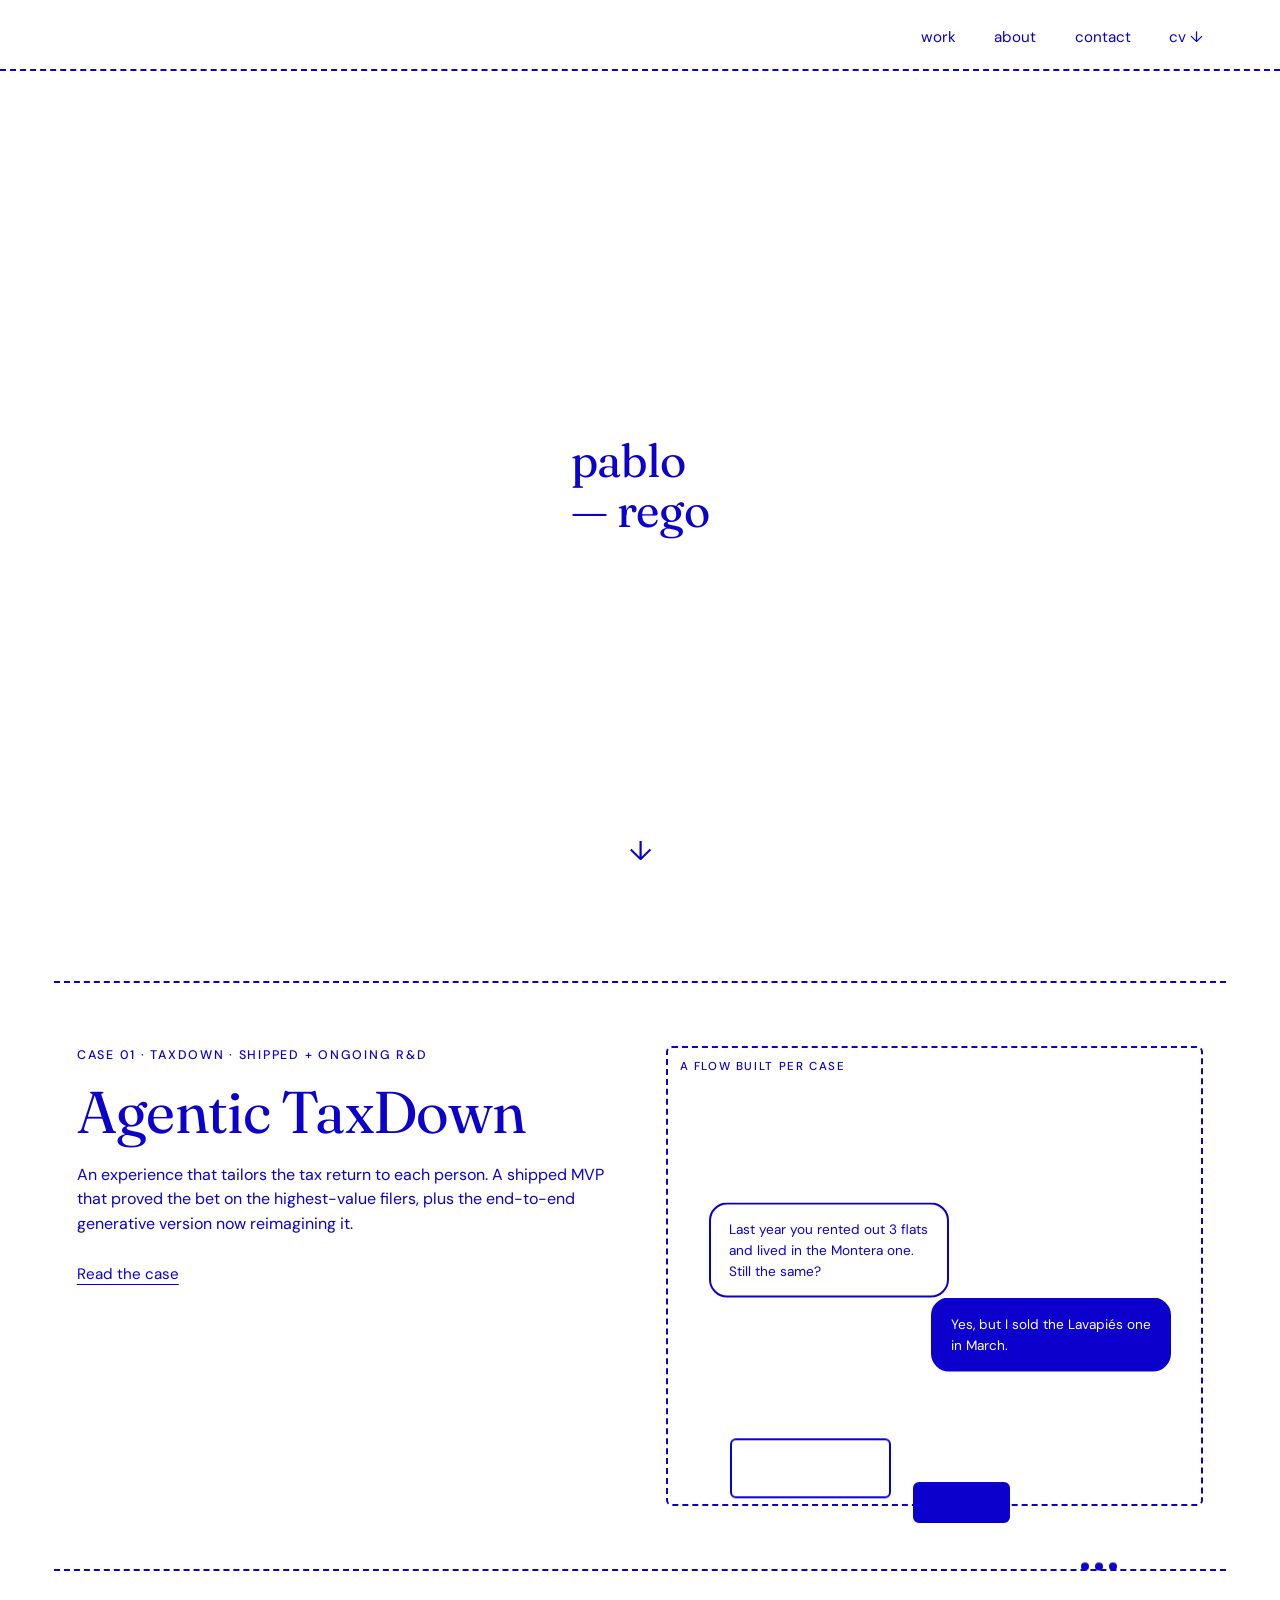
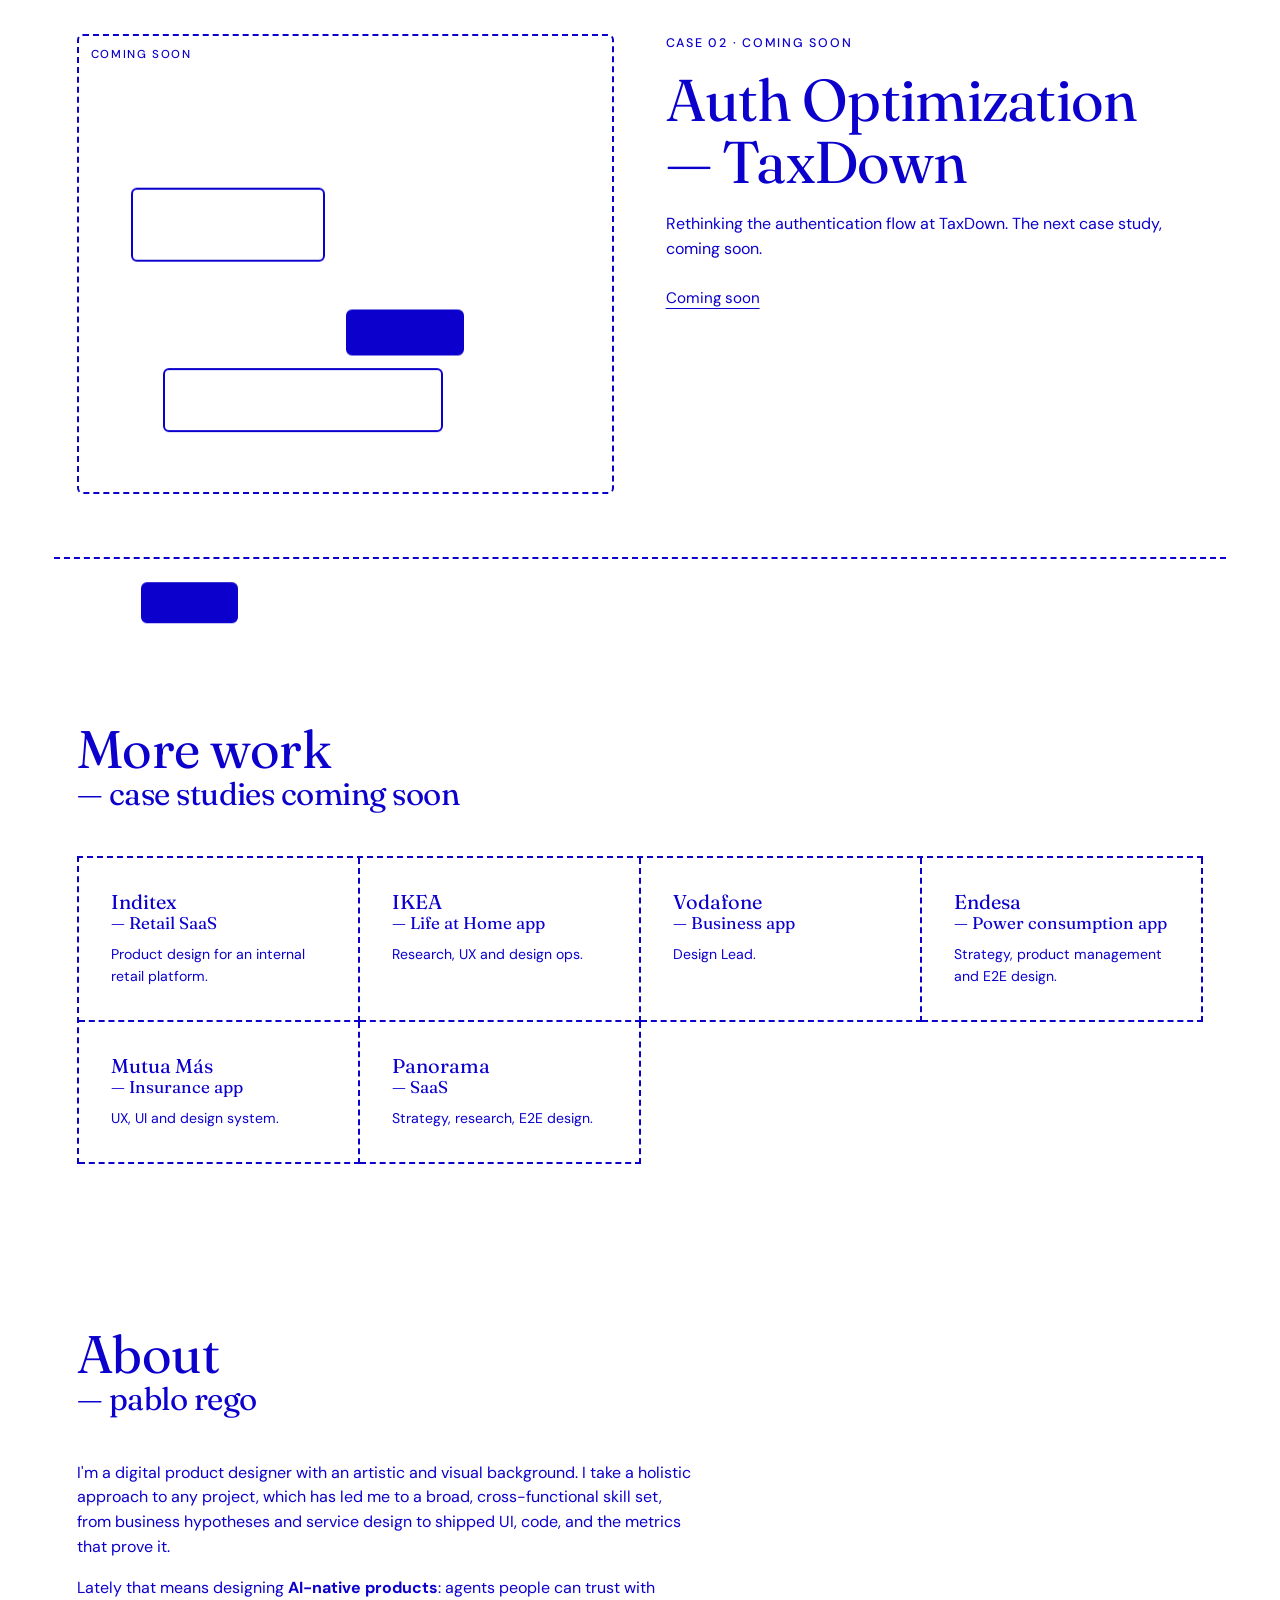
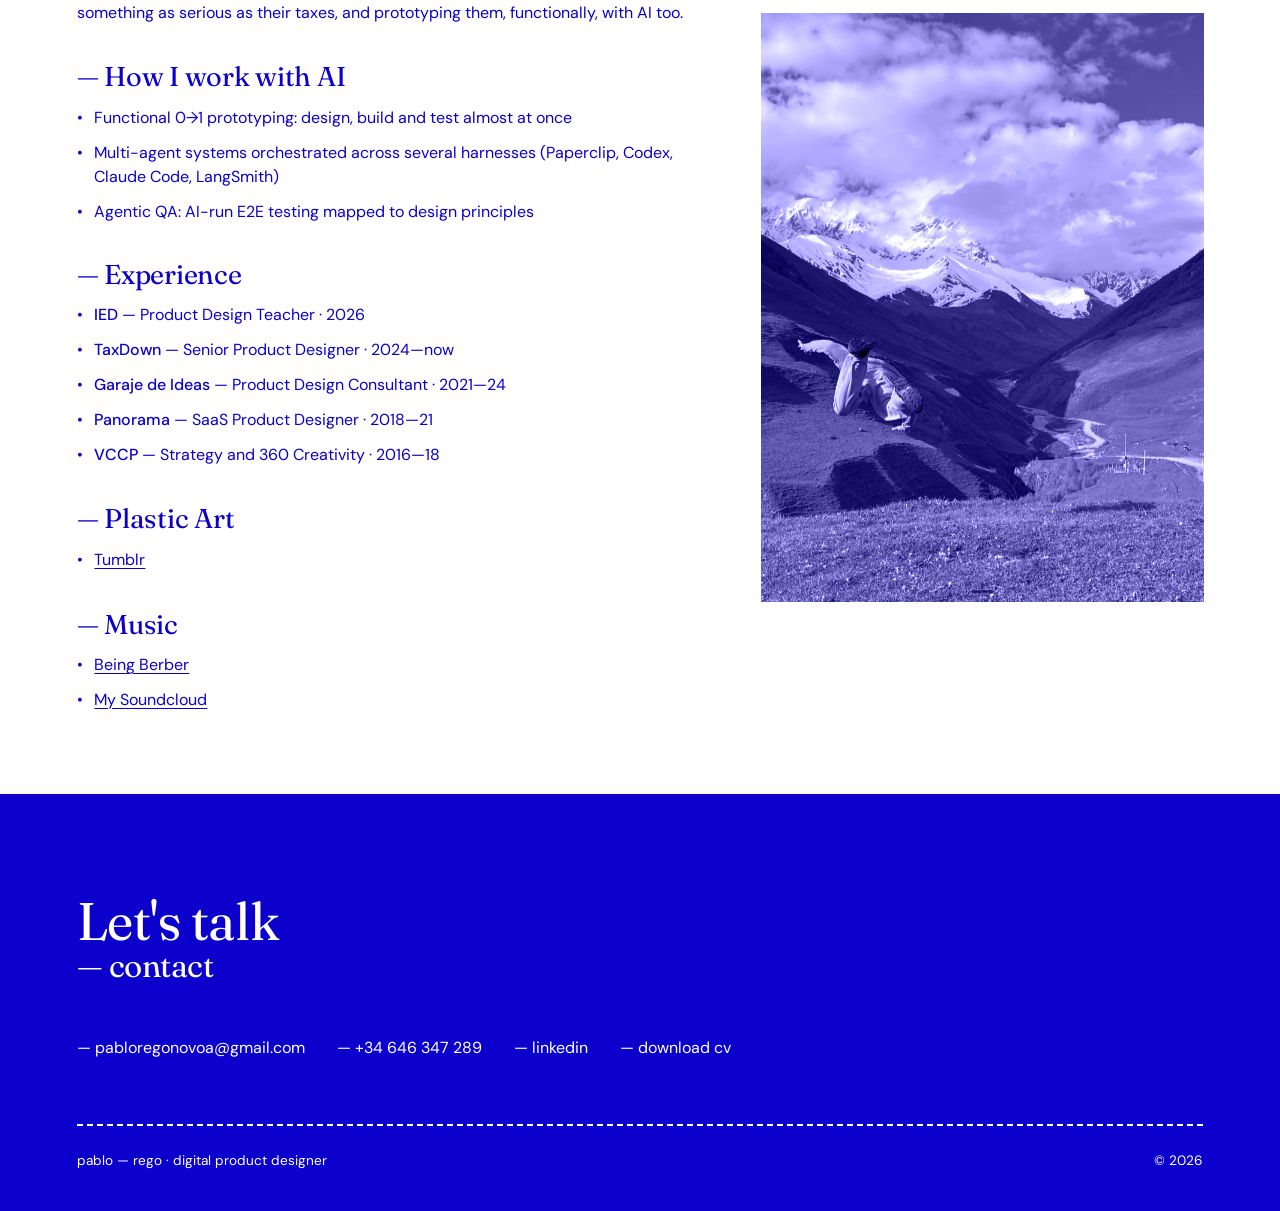
==== commit 1c0059b5: "Home: center hero logo in the space below the fixed nav; keep About in mobile nav - hero.home paddin" ====
--- a/index.html
+++ b/index.html
@@ -19,7 +19,7 @@
     <a class="brand" href="#top">pablo — rego</a>
     <nav class="nav" aria-label="main">
       <a href="#work" class="keep">work</a>
-      <a href="#about">about</a>
+      <a href="#about" class="keep">about</a>
       <a href="#contact" class="keep">contact</a>
       <a href="pablo-rego-cv.pdf" target="_blank" rel="noopener" title="View CV">cv ↓</a>
     </nav>
--- a/styles.css
+++ b/styles.css
@@ -76,7 +76,7 @@
   line-height:1.04; letter-spacing:-.014em;
 }
 /* full-viewport hero: only the name + the arrow, at any size */
-.hero.home{ min-height:100svh; padding-block:0; display:flex; flex-direction:column; align-items:center; justify-content:center; position:relative; }
+.hero.home{ min-height:100svh; padding-block:var(--nav-h,72px) 0; display:flex; flex-direction:column; align-items:center; justify-content:center; position:relative; }
 .site-head.home{ position:fixed; left:0; right:0; top:0; }   /* float over the full-viewport hero */
 #work{ scroll-margin-top:80px; }
 .scroll-cue{ position:absolute; bottom:clamp(20px,4vh,40px); left:50%; transform:translateX(-50%); font-size:1.7rem; line-height:1; text-decoration:none; color:var(--ink); animation:bob 1.8s ease-in-out infinite; }
@@ -372,10 +372,19 @@
   .nav a:not(.keep){ display:none; }
 }
 
-/* ============ mobile carousel hint ============ */
-@keyframes swipe-hint{ 0%,100%{ transform:translateX(0); opacity:.5; } 50%{ transform:translateX(-7px); opacity:1; } }
-@media (max-width: 860px){
-  .flow-lbl{ display:flex; align-items:center; }                                  /* row screens scroll horizontally on mobile */
-  .flow-lbl::after{ content:"\2190"; margin-left:auto; font-size:1.2em; line-height:1; opacity:.65; animation:swipe-hint 1.5s ease-in-out infinite; }
-}
-@media (prefers-reduced-motion: reduce){ .flow-lbl::after{ animation:none; } }
+/* ============ carousel "next" button (shows only while the screen row can scroll) ============ */
+.flowband{ position:relative; }
+.flow-next{
+  position:absolute; top:50%; right:14px; transform:translateY(-50%);
+  width:44px; height:44px; border-radius:50%; border:1.5px solid var(--ink);
+  background:var(--paper); color:var(--ink);
+  display:flex; align-items:center; justify-content:center;
+  font-size:1.5rem; line-height:1; padding:0 0 3px 2px; cursor:pointer;
+  box-shadow:0 4px 18px color-mix(in srgb, var(--ink) 32%, transparent);
+  transition:opacity .25s ease, background .2s ease, color .2s ease;
+  animation:flow-nudge 1.6s ease-in-out infinite;
+}
+.flow-next:hover{ background:var(--ink); color:var(--paper); }
+.flow-next.off{ opacity:0; pointer-events:none; }
+@keyframes flow-nudge{ 0%,100%{ transform:translateY(-50%) translateX(0);} 50%{ transform:translateY(-50%) translateX(4px);} }
+@media (prefers-reduced-motion: reduce){ .flow-next{ animation:none; } }
